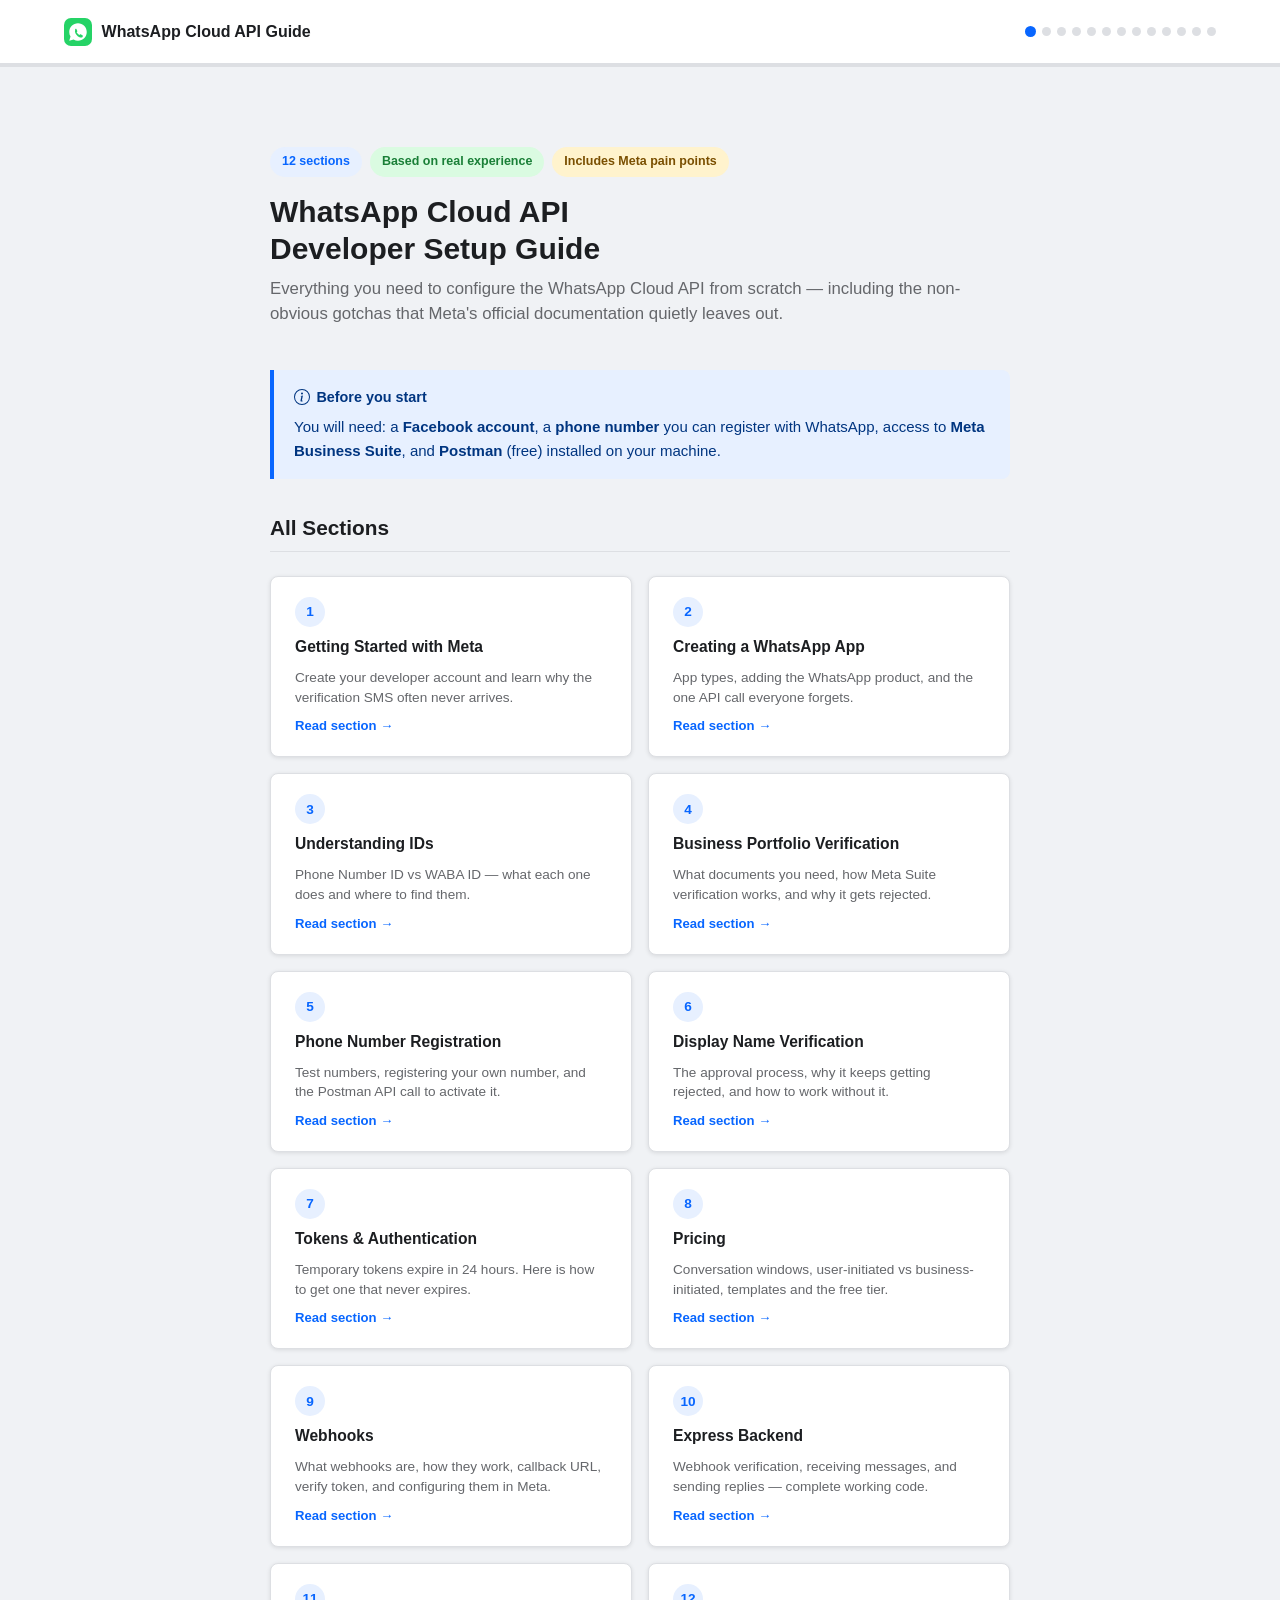
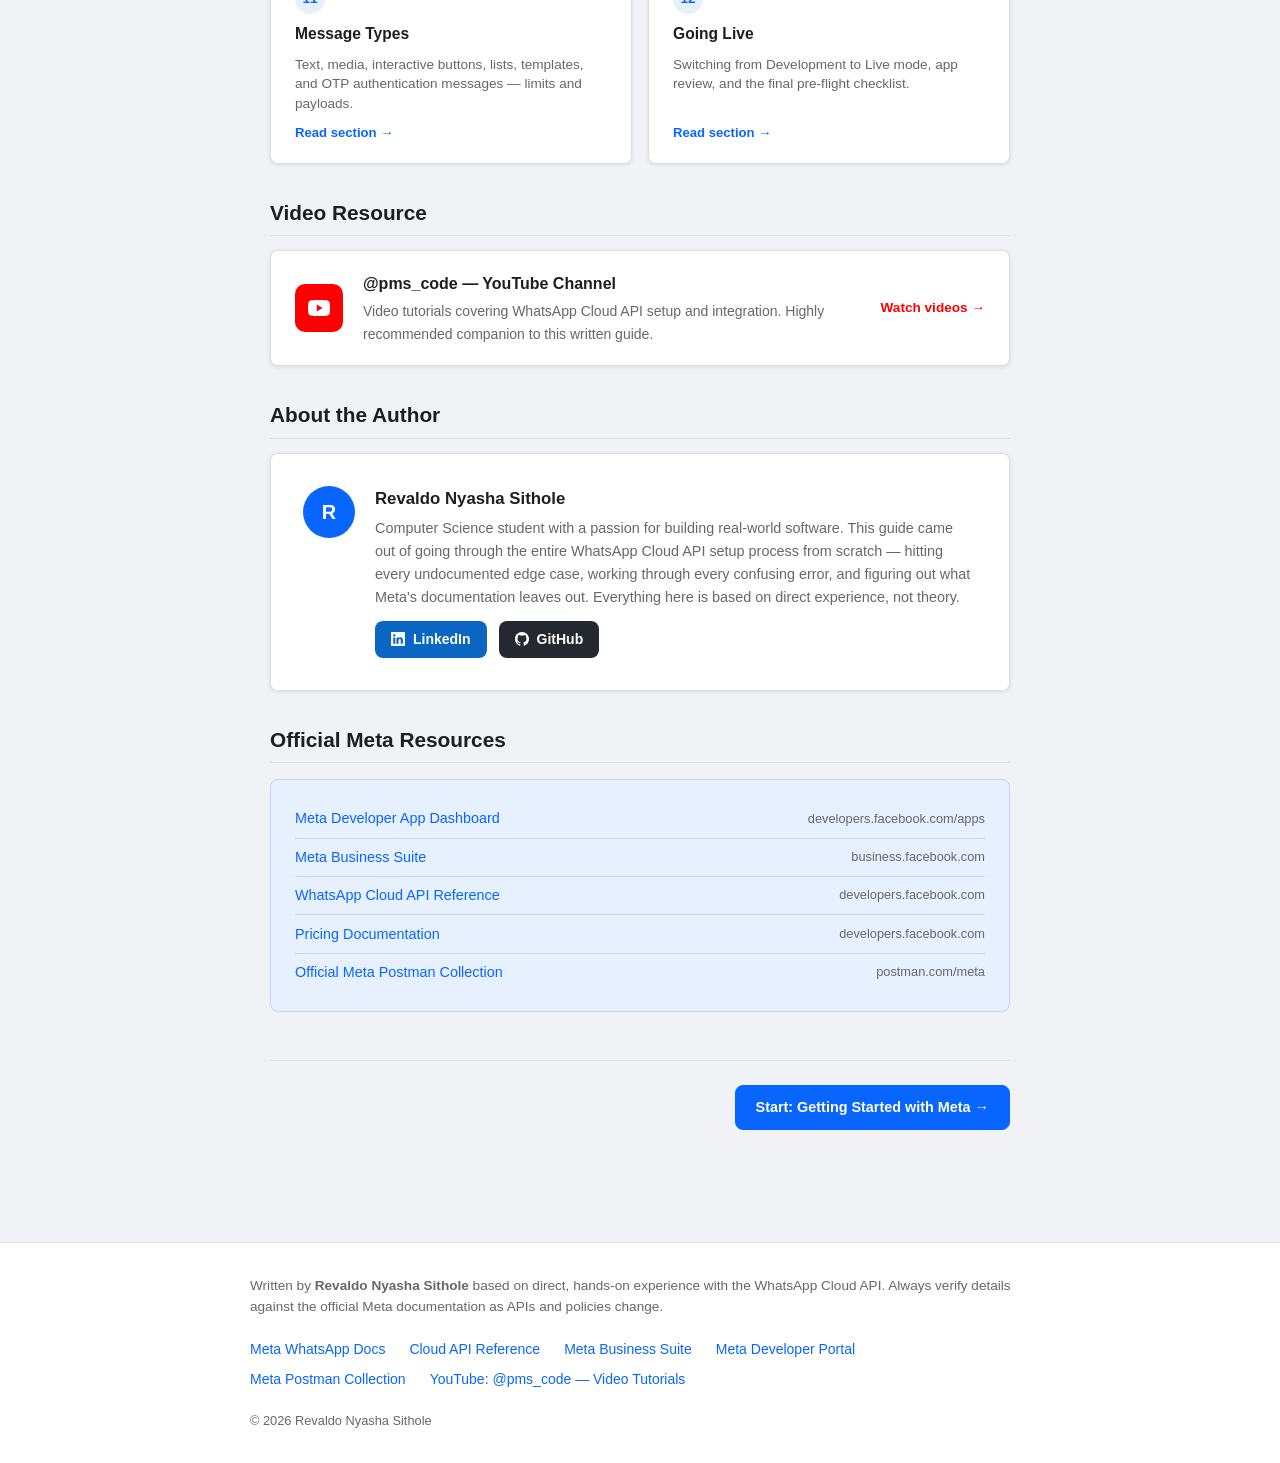
==== index.html @ 50238edb "Initial commit — WhatsApp Cloud API developer guide (12 sections)" ====
<!DOCTYPE html>
<html lang="en">
<head>
  <meta charset="UTF-8" />
  <meta name="viewport" content="width=device-width, initial-scale=1.0" />
  <title>WhatsApp Cloud API — Developer Setup Guide</title>
  <meta name="description" content="A complete step-by-step guide to configuring the WhatsApp Cloud API, including the non-obvious pain points Meta's documentation leaves out." />
  <link rel="icon" type="image/png" href="./images/whatsapp-icon.png" />
  <link rel="stylesheet" href="./css/style.css" />
</head>
<body>

<!-- Navbar -->
<nav class="navbar">
  <div class="navbar-inner">
    <a href="./index.html" class="navbar-brand">
      <svg viewBox="0 0 32 32" fill="none" xmlns="http://www.w3.org/2000/svg">
        <rect width="32" height="32" rx="8" fill="#25D366"/>
        <path d="M16 6C10.477 6 6 10.477 6 16c0 1.89.52 3.66 1.43 5.18L6 26l4.95-1.41A9.93 9.93 0 0016 26c5.523 0 10-4.477 10-10S21.523 6 16 6z" fill="white"/>
        <path d="M12.5 13c.2-.4.5-.7.9-.7.4 0 .7.1.9.5l.9 2c.1.3 0 .6-.2.8l-.6.7c.7 1.3 1.8 2.3 3.1 3l.7-.5c.2-.2.6-.2.8-.1l2 .9c.4.2.5.5.5.9 0 1-.9 1.9-1.9 1.9-2.9 0-7.1-4.2-7.1-7.4 0-.6.2-1.2.5-1.7" fill="#25D366"/>
      </svg>
      <span>WhatsApp Cloud API Guide</span>
    </a>
    <div class="navbar-progress" id="progressDots"></div>
    <button class="nav-hamburger" id="navHamburger" aria-label="Open menu">
      <svg width="18" height="14" viewBox="0 0 18 14" fill="currentColor">
        <rect width="18" height="2" rx="1"/><rect y="6" width="18" height="2" rx="1"/><rect y="12" width="18" height="2" rx="1"/>
      </svg>
    </button>
  </div>
</nav>
<div class="progress-bar-track"><div class="progress-bar-fill" id="progressFill"></div></div>
<nav class="nav-drawer" id="navDrawer"></nav>

<div class="page-wrapper">

  <!-- Hero -->
  <div class="hero">
    <div class="hero-badges">
      <span class="badge badge--blue">12 sections</span>
      <span class="badge badge--green">Based on real experience</span>
      <span class="badge badge--orange">Includes Meta pain points</span>
    </div>
    <h1>WhatsApp Cloud API<br>Developer Setup Guide</h1>
    <p class="page-subtitle">
      Everything you need to configure the WhatsApp Cloud API from scratch —
      including the non-obvious gotchas that Meta's official documentation
      quietly leaves out.
    </p>
  </div>

  <!-- Before you start callout -->
  <div class="callout callout--tip">
    <div class="callout-title">
      <svg width="16" height="16" viewBox="0 0 16 16" fill="currentColor"><path d="M8 15A7 7 0 1 1 8 1a7 7 0 0 1 0 14zm0 1A8 8 0 1 0 8 0a8 8 0 0 0 0 16z"/><path d="m8.93 6.588-2.29.287-.082.38.45.083c.294.07.352.176.288.469l-.738 3.468c-.194.897.105 1.319.808 1.319.545 0 1.178-.252 1.465-.598l.088-.416c-.2.176-.492.246-.686.246-.275 0-.375-.193-.304-.533L8.93 6.588zM9 4.5a1 1 0 1 1-2 0 1 1 0 0 1 2 0z"/></svg>
      Before you start
    </div>
    <p>You will need: a <strong>Facebook account</strong>, a <strong>phone number</strong> you can register with WhatsApp, access to <strong>Meta Business Suite</strong>, and <strong>Postman</strong> (free) installed on your machine.</p>
  </div>

  <!-- Section grid -->
  <h2>All Sections</h2>
  <div class="section-grid">

    <a href="./pages/1-meta-setup.html" class="section-card">
      <div class="section-card__num">1</div>
      <div class="section-card__title">Getting Started with Meta</div>
      <div class="section-card__desc">Create your developer account and learn why the verification SMS often never arrives.</div>
      <div class="section-card__link">Read section →</div>
    </a>

    <a href="./pages/2-create-app.html" class="section-card">
      <div class="section-card__num">2</div>
      <div class="section-card__title">Creating a WhatsApp App</div>
      <div class="section-card__desc">App types, adding the WhatsApp product, and the one API call everyone forgets.</div>
      <div class="section-card__link">Read section →</div>
    </a>

    <a href="./pages/3-ids-explained.html" class="section-card">
      <div class="section-card__num">3</div>
      <div class="section-card__title">Understanding IDs</div>
      <div class="section-card__desc">Phone Number ID vs WABA ID — what each one does and where to find them.</div>
      <div class="section-card__link">Read section →</div>
    </a>

    <a href="./pages/4-business-verification.html" class="section-card">
      <div class="section-card__num">4</div>
      <div class="section-card__title">Business Portfolio Verification</div>
      <div class="section-card__desc">What documents you need, how Meta Suite verification works, and why it gets rejected.</div>
      <div class="section-card__link">Read section →</div>
    </a>

    <a href="./pages/5-phone-numbers.html" class="section-card">
      <div class="section-card__num">5</div>
      <div class="section-card__title">Phone Number Registration</div>
      <div class="section-card__desc">Test numbers, registering your own number, and the Postman API call to activate it.</div>
      <div class="section-card__link">Read section →</div>
    </a>

    <a href="./pages/6-display-name.html" class="section-card">
      <div class="section-card__num">6</div>
      <div class="section-card__title">Display Name Verification</div>
      <div class="section-card__desc">The approval process, why it keeps getting rejected, and how to work without it.</div>
      <div class="section-card__link">Read section →</div>
    </a>

    <a href="./pages/7-tokens.html" class="section-card">
      <div class="section-card__num">7</div>
      <div class="section-card__title">Tokens &amp; Authentication</div>
      <div class="section-card__desc">Temporary tokens expire in 24 hours. Here is how to get one that never expires.</div>
      <div class="section-card__link">Read section →</div>
    </a>

    <a href="./pages/8-pricing.html" class="section-card">
      <div class="section-card__num">8</div>
      <div class="section-card__title">Pricing</div>
      <div class="section-card__desc">Conversation windows, user-initiated vs business-initiated, templates and the free tier.</div>
      <div class="section-card__link">Read section →</div>
    </a>

    <a href="./pages/9-webhooks.html" class="section-card">
      <div class="section-card__num">9</div>
      <div class="section-card__title">Webhooks</div>
      <div class="section-card__desc">What webhooks are, how they work, callback URL, verify token, and configuring them in Meta.</div>
      <div class="section-card__link">Read section →</div>
    </a>

    <a href="./pages/10-express-backend.html" class="section-card">
      <div class="section-card__num">10</div>
      <div class="section-card__title">Express Backend</div>
      <div class="section-card__desc">Webhook verification, receiving messages, and sending replies — complete working code.</div>
      <div class="section-card__link">Read section →</div>
    </a>

    <a href="./pages/11-message-types.html" class="section-card">
      <div class="section-card__num">11</div>
      <div class="section-card__title">Message Types</div>
      <div class="section-card__desc">Text, media, interactive buttons, lists, templates, and OTP authentication messages — limits and payloads.</div>
      <div class="section-card__link">Read section →</div>
    </a>

    <a href="./pages/12-going-live.html" class="section-card">
      <div class="section-card__num">12</div>
      <div class="section-card__title">Going Live</div>
      <div class="section-card__desc">Switching from Development to Live mode, app review, and the final pre-flight checklist.</div>
      <div class="section-card__link">Read section →</div>
    </a>

  </div>

  <!-- Video resource credit -->
  <h2>Video Resource</h2>
  <a href="https://www.youtube.com/@pms_code/videos" target="_blank" style="text-decoration:none;">
    <div style="display:flex;align-items:center;gap:1.25rem;background:#fff;border:1px solid var(--border);border-radius:var(--radius);padding:1.25rem 1.5rem;box-shadow:var(--shadow);transition:border-color .15s,box-shadow .15s;" onmouseover="this.style.borderColor='#FF0000';this.style.boxShadow='0 4px 16px rgba(255,0,0,.1)'" onmouseout="this.style.borderColor='var(--border)';this.style.boxShadow='var(--shadow)'">
      <div style="width:48px;height:48px;background:#FF0000;border-radius:10px;display:flex;align-items:center;justify-content:center;flex-shrink:0;">
        <svg width="22" height="16" viewBox="0 0 22 16" fill="white"><path d="M21.54 2.5A2.76 2.76 0 0 0 19.6.54C17.9 0 11 0 11 0S4.1 0 2.4.54A2.76 2.76 0 0 0 .46 2.5 29 29 0 0 0 0 8a29 29 0 0 0 .46 5.5A2.76 2.76 0 0 0 2.4 15.46C4.1 16 11 16 11 16s6.9 0 8.6-.54a2.76 2.76 0 0 0 1.94-1.96A29 29 0 0 0 22 8a29 29 0 0 0-.46-5.5zM8.75 11.38V4.62L14.5 8l-5.75 3.38z"/></svg>
      </div>
      <div style="flex:1;min-width:0;">
        <div style="font-weight:700;font-size:1rem;color:var(--text-primary);margin-bottom:.2rem;">@pms_code — YouTube Channel</div>
        <div style="font-size:.875rem;color:var(--text-secondary);">Video tutorials covering WhatsApp Cloud API setup and integration. Highly recommended companion to this written guide.</div>
      </div>
      <div style="font-size:.85rem;color:#FF0000;font-weight:600;white-space:nowrap;">Watch videos →</div>
    </div>
  </a>

  <!-- About the author -->
  <h2>About the Author</h2>
  <div class="card" style="margin-bottom:1.75rem;">
    <div style="display:flex;align-items:flex-start;gap:1.25rem;flex-wrap:wrap;">
      <div style="width:52px;height:52px;border-radius:50%;background:var(--blue-primary);display:flex;align-items:center;justify-content:center;flex-shrink:0;font-size:1.25rem;font-weight:700;color:#fff;">R</div>
      <div style="flex:1;min-width:200px;">
        <div style="font-weight:700;font-size:1.05rem;margin-bottom:.25rem;">Revaldo Nyasha Sithole</div>
        <p style="color:var(--text-secondary);font-size:.9rem;margin-bottom:.75rem;">Computer Science student with a passion for building real-world software. This guide came out of going through the entire WhatsApp Cloud API setup process from scratch — hitting every undocumented edge case, working through every confusing error, and figuring out what Meta's documentation leaves out. Everything here is based on direct experience, not theory.</p>
        <div style="display:flex;gap:.75rem;flex-wrap:wrap;">
          <a href="https://www.linkedin.com/in/nyasha-sithole-revaldo" target="_blank" style="display:inline-flex;align-items:center;gap:.5rem;background:#0A66C2;color:#fff;padding:.45rem 1rem;border-radius:var(--radius);font-size:.875rem;font-weight:600;text-decoration:none;">
            <svg width="14" height="14" viewBox="0 0 16 16" fill="currentColor"><path d="M0 1.146C0 .513.526 0 1.175 0h13.65C15.474 0 16 .513 16 1.146v13.708c0 .633-.526 1.146-1.175 1.146H1.175C.526 16 0 15.487 0 14.854V1.146zm4.943 12.248V6.169H2.542v7.225h2.401zm-1.2-8.212c.837 0 1.358-.554 1.358-1.248-.015-.709-.52-1.248-1.342-1.248-.822 0-1.359.54-1.359 1.248 0 .694.521 1.248 1.327 1.248h.016zm4.908 8.212V9.359c0-.216.016-.432.08-.586.173-.431.568-.878 1.232-.878.869 0 1.216.662 1.216 1.634v3.865h2.401V9.25c0-2.22-1.184-3.252-2.764-3.252-1.274 0-1.845.7-2.165 1.193v.025h-.016a5.54 5.54 0 0 1 .016-.025V6.169h-2.4c.03.678 0 7.225 0 7.225h2.4z"/></svg>
            LinkedIn
          </a>
          <a href="https://github.com/RevaldoNyasha" target="_blank" style="display:inline-flex;align-items:center;gap:.5rem;background:#24292F;color:#fff;padding:.45rem 1rem;border-radius:var(--radius);font-size:.875rem;font-weight:600;text-decoration:none;">
            <svg width="14" height="14" viewBox="0 0 16 16" fill="currentColor"><path d="M8 0C3.58 0 0 3.58 0 8c0 3.54 2.29 6.53 5.47 7.59.4.07.55-.17.55-.38 0-.19-.01-.82-.01-1.49-2.01.37-2.53-.49-2.69-.94-.09-.23-.48-.94-.82-1.13-.28-.15-.68-.52-.01-.53.63-.01 1.08.58 1.23.82.72 1.21 1.87.87 2.33.66.07-.52.28-.87.51-1.07-1.78-.2-3.64-.89-3.64-3.95 0-.87.31-1.59.82-2.15-.08-.2-.36-1.02.08-2.12 0 0 .67-.21 2.2.82.64-.18 1.32-.27 2-.27.68 0 1.36.09 2 .27 1.53-1.04 2.2-.82 2.2-.82.44 1.1.16 1.92.08 2.12.51.56.82 1.27.82 2.15 0 3.07-1.87 3.75-3.65 3.95.29.25.54.73.54 1.48 0 1.07-.01 1.93-.01 2.2 0 .21.15.46.55.38A8.012 8.012 0 0 0 16 8c0-4.42-3.58-8-8-8z"/></svg>
            GitHub
          </a>
        </div>
      </div>
    </div>
  </div>

  <!-- Official links -->
  <h2>Official Meta Resources</h2>
  <div class="ref-card">
    <a href="https://developers.facebook.com/apps" target="_blank">Meta Developer App Dashboard <span>developers.facebook.com/apps</span></a>
    <a href="https://business.facebook.com" target="_blank">Meta Business Suite <span>business.facebook.com</span></a>
    <a href="https://developers.facebook.com/docs/whatsapp/cloud-api" target="_blank">WhatsApp Cloud API Reference <span>developers.facebook.com</span></a>
    <a href="https://developers.facebook.com/docs/whatsapp/pricing" target="_blank">Pricing Documentation <span>developers.facebook.com</span></a>
    <a href="https://www.postman.com/meta/whatsapp-business-platform/collection/wlk6lh4/whatsapp-cloud-api" target="_blank">Official Meta Postman Collection <span>postman.com/meta</span></a>
  </div>

  <div class="page-nav" style="justify-content:flex-end;">
    <a href="./pages/1-meta-setup.html" class="btn btn--primary">Start: Getting Started with Meta →</a>
  </div>

</div>

<!-- Footer -->
<footer class="site-footer">
  <div class="footer-inner">
    <p class="footer-note">Written by <strong>Revaldo Nyasha Sithole</strong> based on direct, hands-on experience with the WhatsApp Cloud API. Always verify details against the official Meta documentation as APIs and policies change.</p>
    <div class="footer-links">
      <a href="https://developers.facebook.com/docs/whatsapp" target="_blank">Meta WhatsApp Docs</a>
      <a href="https://developers.facebook.com/docs/whatsapp/cloud-api" target="_blank">Cloud API Reference</a>
      <a href="https://business.facebook.com" target="_blank">Meta Business Suite</a>
      <a href="https://developers.facebook.com" target="_blank">Meta Developer Portal</a>
      <a href="https://www.postman.com/meta/whatsapp-business-platform/collection/wlk6lh4/whatsapp-cloud-api" target="_blank">Meta Postman Collection</a>
      <a href="https://www.youtube.com/@pms_code/videos" target="_blank">YouTube: @pms_code — Video Tutorials</a>
    </div>
    <p class="footer-copy">&copy; 2026 Revaldo Nyasha Sithole</p>
  </div>
</footer>

<script src="./js/main.js"></script>
</body>
</html>
---- css/style.css ----
/* ============================================================
   WhatsApp Cloud API Guide — Design System
   Colors: Meta white/blue palette
   ============================================================ */

:root {
  --blue-primary:   #0866FF;
  --blue-dark:      #0550CC;
  --blue-light:     #E7F0FF;
  --white:          #FFFFFF;
  --bg-gray:        #F0F2F5;
  --surface:        #FFFFFF;
  --border:         #DDDFE3;
  --text-primary:   #1C1E21;
  --text-secondary: #65676B;
  --warning-bg:     #FFF3CD;
  --warning-border: #F0B429;
  --warning-text:   #7A4F01;
  --danger-bg:      #FFEBE9;
  --danger-border:  #CF222E;
  --danger-text:    #82071E;
  --success-bg:     #DAFBE1;
  --success-border: #1A7F37;
  --success-text:   #0A3622;
  --code-bg:        #F6F8FA;
  --code-border:    #D0D7DE;
  --font-sans:      -apple-system, BlinkMacSystemFont, 'Segoe UI', Roboto, Helvetica, Arial, sans-serif;
  --font-mono:      'SFMono-Regular', Consolas, 'Liberation Mono', Menlo, monospace;
  --radius:         8px;
  --radius-sm:      4px;
  --shadow:         0 1px 4px rgba(0,0,0,.10);
  --nav-height:     64px;
  --content-max:    780px;
}

/* ---- Reset & Base ---- */
*, *::before, *::after { box-sizing: border-box; margin: 0; padding: 0; }

html { scroll-behavior: smooth; }

body {
  font-family: var(--font-sans);
  font-size: 15px;
  line-height: 1.6;
  color: var(--text-primary);
  background: var(--bg-gray);
  padding-top: calc(var(--nav-height) + 3px);
}

a { color: var(--blue-primary); text-decoration: none; }
a:hover { text-decoration: underline; }

ul, ol { padding-left: 1.5rem; }
li { margin-bottom: .35rem; }

p { margin-bottom: 1rem; }
p:last-child { margin-bottom: 0; }

/* ---- Navbar ---- */
.navbar {
  position: fixed;
  top: 0;
  left: 0;
  width: 100%;
  height: var(--nav-height);
  background: var(--white);
  border-bottom: 1px solid var(--border);
  z-index: 100;
  display: flex;
  align-items: center;
}

.navbar-inner {
  width: 100%;
  max-width: 1200px;
  margin: 0 auto;
  padding: 0 1.5rem;
  display: flex;
  align-items: center;
  justify-content: space-between;
  gap: 1rem;
}

.navbar-brand {
  display: flex;
  align-items: center;
  gap: .6rem;
  font-weight: 700;
  font-size: 1rem;
  color: var(--text-primary);
  text-decoration: none;
  white-space: nowrap;
  flex-shrink: 0;
}

.navbar-brand:hover { text-decoration: none; color: var(--blue-primary); }

.navbar-brand svg,
.navbar-brand img {
  width: 28px;
  height: 28px;
  flex-shrink: 0;
  background: transparent;
}

.navbar-progress {
  display: flex;
  align-items: center;
  gap: 6px;
}

.progress-dot {
  width: 9px;
  height: 9px;
  border-radius: 50%;
  background: var(--border);
  transition: background .2s;
  cursor: default;
  position: relative;
}

.progress-dot.done     { background: var(--blue-dark); opacity: .55; }
.progress-dot.active   { background: var(--blue-primary); width: 11px; height: 11px; }
.progress-dot[title]:hover::after {
  content: attr(title);
  position: absolute;
  top: 18px;
  left: 50%;
  transform: translateX(-50%);
  background: var(--text-primary);
  color: #fff;
  font-size: 11px;
  padding: 3px 7px;
  border-radius: var(--radius-sm);
  white-space: nowrap;
  pointer-events: none;
  z-index: 200;
}

.nav-hamburger {
  display: none;
  background: none;
  border: 1px solid var(--border);
  border-radius: var(--radius-sm);
  padding: 6px 8px;
  cursor: pointer;
  color: var(--text-primary);
  flex-shrink: 0;
}

/* ---- Progress bar ---- */
.progress-bar-track {
  position: fixed;
  top: var(--nav-height);
  left: 0;
  width: 100%;
  height: 3px;
  background: var(--border);
  z-index: 99;
}

.progress-bar-fill {
  height: 100%;
  background: var(--blue-primary);
  transition: width .3s ease;
  width: 0%;
}

/* ---- Mobile nav drawer ---- */
.nav-drawer {
  display: none;
  position: fixed;
  top: calc(var(--nav-height) + 3px);
  left: 0;
  width: 100%;
  background: var(--white);
  border-bottom: 1px solid var(--border);
  z-index: 98;
  padding: .75rem 0;
  box-shadow: 0 4px 12px rgba(0,0,0,.12);
}

.nav-drawer.open { display: block; }

.nav-drawer a {
  display: flex;
  align-items: center;
  gap: .75rem;
  padding: .6rem 1.5rem;
  color: var(--text-primary);
  font-size: .9rem;
  text-decoration: none;
  transition: background .15s;
}

.nav-drawer a:hover { background: var(--bg-gray); }
.nav-drawer a.current { color: var(--blue-primary); font-weight: 600; }
.nav-drawer a.done-link { color: var(--text-secondary); }
.nav-drawer a .check { color: var(--success-border); font-size: .85rem; }
.nav-drawer a .num { font-size: .75rem; color: var(--text-secondary); min-width: 20px; }

/* ---- Page wrapper ---- */
.page-wrapper {
  max-width: var(--content-max);
  margin: 0 auto;
  padding: 2.5rem 1.25rem 4rem;
}

/* ---- Cards ---- */
.card {
  background: var(--surface);
  border: 1px solid var(--border);
  border-radius: var(--radius);
  padding: 2rem;
  box-shadow: var(--shadow);
  margin-bottom: 1.75rem;
}

/* ---- Typography ---- */
h1 {
  font-size: 1.875rem;
  font-weight: 700;
  line-height: 1.25;
  margin-bottom: .5rem;
  color: var(--text-primary);
}

h2 {
  font-size: 1.3rem;
  font-weight: 700;
  margin: 2rem 0 .875rem;
  color: var(--text-primary);
  padding-bottom: .4rem;
  border-bottom: 1px solid var(--border);
}

h3 {
  font-size: 1.05rem;
  font-weight: 600;
  margin: 1.25rem 0 .5rem;
  color: var(--text-primary);
}

.page-subtitle {
  color: var(--text-secondary);
  font-size: 1.05rem;
  margin-bottom: 2rem;
  line-height: 1.5;
}

.page-badge {
  display: inline-flex;
  align-items: center;
  gap: .4rem;
  background: var(--blue-light);
  color: var(--blue-primary);
  font-size: .8rem;
  font-weight: 600;
  padding: .25rem .7rem;
  border-radius: 100px;
  margin-bottom: 1rem;
}

/* ---- Steps ---- */
.step {
  display: flex;
  gap: 1rem;
  margin-bottom: 1.75rem;
}

.step-number {
  width: 32px;
  height: 32px;
  border-radius: 50%;
  background: var(--blue-primary);
  color: #fff;
  font-weight: 700;
  font-size: .875rem;
  display: flex;
  align-items: center;
  justify-content: center;
  flex-shrink: 0;
  margin-top: 2px;
}

.step-content { flex: 1; min-width: 0; }
.step-content h3 { margin-top: 0; }

/* ---- Callout boxes ---- */
.callout {
  padding: 1rem 1.25rem;
  border-left: 4px solid;
  border-radius: 0 var(--radius) var(--radius) 0;
  margin: 1.25rem 0;
}

.callout--tip {
  background: var(--blue-light);
  border-color: var(--blue-primary);
  color: #003580;
}

.callout--warning {
  background: var(--warning-bg);
  border-color: var(--warning-border);
  color: var(--warning-text);
}

.callout--danger {
  background: var(--danger-bg);
  border-color: var(--danger-border);
  color: var(--danger-text);
}

.callout--success {
  background: var(--success-bg);
  border-color: var(--success-border);
  color: var(--success-text);
}

.callout-title {
  font-weight: 700;
  font-size: .9rem;
  margin-bottom: .4rem;
  display: flex;
  align-items: center;
  gap: .4rem;
}

/* ---- Code blocks ---- */
.code-block {
  position: relative;
  background: var(--code-bg);
  border: 1px solid var(--code-border);
  border-radius: var(--radius);
  margin: 1rem 0;
  overflow: hidden;
}

.code-block__header {
  display: flex;
  align-items: center;
  justify-content: space-between;
  padding: .45rem 1rem;
  border-bottom: 1px solid var(--code-border);
  background: rgba(0,0,0,.03);
}

.code-lang {
  font-size: .75rem;
  font-family: var(--font-mono);
  color: var(--text-secondary);
  font-weight: 600;
  text-transform: uppercase;
  letter-spacing: .04em;
}

.copy-btn {
  font-size: .75rem;
  color: var(--text-secondary);
  border: 1px solid var(--border);
  background: var(--white);
  border-radius: var(--radius-sm);
  padding: .2rem .55rem;
  cursor: pointer;
  transition: color .15s, border-color .15s;
  font-family: var(--font-sans);
}

.copy-btn:hover { color: var(--blue-primary); border-color: var(--blue-primary); }

.code-block pre {
  overflow-x: auto;
  padding: 1rem 1.25rem;
  margin: 0;
  font-family: var(--font-mono);
  font-size: .84rem;
  line-height: 1.65;
  color: var(--text-primary);
}

.code-block code { font-family: inherit; }

/* inline code */
code:not(.code-block code) {
  background: var(--code-bg);
  border: 1px solid var(--code-border);
  border-radius: 3px;
  padding: .1em .35em;
  font-family: var(--font-mono);
  font-size: .875em;
}

/* ---- Tables ---- */
.table-wrapper {
  overflow-x: auto;
  margin: 1rem 0;
  border-radius: var(--radius);
  border: 1px solid var(--border);
}

table {
  width: 100%;
  border-collapse: collapse;
  font-size: .9rem;
}

thead tr { background: var(--bg-gray); }

th {
  text-align: left;
  padding: .625rem 1rem;
  font-size: .8rem;
  font-weight: 600;
  color: var(--text-secondary);
  text-transform: uppercase;
  letter-spacing: .04em;
  white-space: nowrap;
}

td {
  padding: .75rem 1rem;
  border-top: 1px solid var(--border);
  vertical-align: top;
}

tr:hover td { background: rgba(0,0,0,.015); }

/* ---- Checklist ---- */
.checklist {
  list-style: none;
  padding-left: 0;
}

.checklist li {
  display: flex;
  align-items: flex-start;
  gap: .75rem;
  padding: .6rem .75rem;
  border-radius: var(--radius-sm);
  margin-bottom: .25rem;
  transition: background .1s;
}

.checklist li:hover { background: var(--bg-gray); }

.checklist-box {
  width: 18px;
  height: 18px;
  border: 2px solid var(--border);
  border-radius: 3px;
  flex-shrink: 0;
  margin-top: 2px;
  display: flex;
  align-items: center;
  justify-content: center;
  cursor: pointer;
  transition: border-color .15s, background .15s;
}

.checklist-box.checked {
  border-color: var(--success-border);
  background: var(--success-border);
}

.checklist-box.checked::after {
  content: '';
  width: 10px;
  height: 6px;
  border-left: 2px solid #fff;
  border-bottom: 2px solid #fff;
  transform: rotate(-45deg) translateY(-1px);
  display: block;
}

/* ---- ASCII diagram ---- */
.diagram {
  background: var(--code-bg);
  border: 1px solid var(--code-border);
  border-radius: var(--radius);
  padding: 1.25rem 1.5rem;
  font-family: var(--font-mono);
  font-size: .84rem;
  line-height: 1.7;
  overflow-x: auto;
  white-space: pre;
  margin: 1rem 0;
  color: var(--text-primary);
}

/* ---- Reference card ---- */
.ref-card {
  background: var(--blue-light);
  border: 1px solid #c0d4ff;
  border-radius: var(--radius);
  padding: 1.25rem 1.5rem;
  margin: 1rem 0;
}

.ref-card a {
  display: flex;
  align-items: center;
  justify-content: space-between;
  padding: .45rem 0;
  border-bottom: 1px solid #c0d4ff;
  font-size: .9rem;
  color: var(--blue-primary);
  text-decoration: none;
}

.ref-card a:last-child { border-bottom: none; }
.ref-card a:hover { color: var(--blue-dark); text-decoration: underline; }
.ref-card a span { font-size: .8rem; color: var(--text-secondary); }

/* ---- Buttons ---- */
.btn {
  display: inline-flex;
  align-items: center;
  gap: .4rem;
  padding: .6rem 1.25rem;
  border-radius: var(--radius);
  font-size: .9rem;
  font-weight: 600;
  cursor: pointer;
  border: 1px solid transparent;
  text-decoration: none;
  transition: background .15s, border-color .15s, color .15s;
  font-family: var(--font-sans);
}

.btn--primary {
  background: var(--blue-primary);
  color: #fff;
  border-color: var(--blue-primary);
}

.btn--primary:hover {
  background: var(--blue-dark);
  border-color: var(--blue-dark);
  color: #fff;
  text-decoration: none;
}

.btn--ghost {
  background: var(--white);
  color: var(--text-primary);
  border-color: var(--border);
}

.btn--ghost:hover {
  border-color: var(--blue-primary);
  color: var(--blue-primary);
  text-decoration: none;
}

/* ---- Page nav ---- */
.page-nav {
  display: flex;
  justify-content: space-between;
  align-items: center;
  margin-top: 3rem;
  padding-top: 1.5rem;
  border-top: 1px solid var(--border);
  gap: 1rem;
}

/* ---- Section grid (index.html) ---- */
.section-grid {
  display: grid;
  grid-template-columns: 1fr 1fr;
  gap: 1rem;
  margin: 1.5rem 0;
}

.section-card {
  background: var(--surface);
  border: 1px solid var(--border);
  border-radius: var(--radius);
  padding: 1.25rem 1.5rem;
  box-shadow: var(--shadow);
  display: flex;
  flex-direction: column;
  gap: .5rem;
  text-decoration: none;
  color: var(--text-primary);
  transition: border-color .15s, box-shadow .15s, transform .1s;
  position: relative;
  overflow: hidden;
}

.section-card:hover {
  border-color: var(--blue-primary);
  box-shadow: 0 4px 16px rgba(8,102,255,.12);
  transform: translateY(-2px);
  text-decoration: none;
  color: var(--text-primary);
}

.section-card__num {
  width: 30px;
  height: 30px;
  border-radius: 50%;
  background: var(--blue-light);
  color: var(--blue-primary);
  font-weight: 700;
  font-size: .85rem;
  display: flex;
  align-items: center;
  justify-content: center;
  flex-shrink: 0;
}

.section-card__title {
  font-weight: 700;
  font-size: .975rem;
  color: var(--text-primary);
}

.section-card__desc {
  font-size: .85rem;
  color: var(--text-secondary);
  line-height: 1.45;
}

.section-card__link {
  margin-top: auto;
  font-size: .82rem;
  color: var(--blue-primary);
  font-weight: 600;
}

/* ---- Hero (index.html) ---- */
.hero {
  padding: 2.5rem 0 1.5rem;
  margin-bottom: 1rem;
}

.hero-badges {
  display: flex;
  gap: .5rem;
  flex-wrap: wrap;
  margin-bottom: 1rem;
}

.badge {
  display: inline-flex;
  align-items: center;
  gap: .35rem;
  font-size: .78rem;
  font-weight: 600;
  padding: .3rem .75rem;
  border-radius: 100px;
}

.badge--blue   { background: var(--blue-light); color: var(--blue-primary); }
.badge--green  { background: var(--success-bg); color: var(--success-border); }
.badge--orange { background: var(--warning-bg); color: var(--warning-text); }

/* ---- Footer ---- */
.site-footer {
  background: var(--white);
  border-top: 1px solid var(--border);
  margin-top: 3rem;
  padding: 2rem 1.25rem;
}

.footer-inner {
  max-width: var(--content-max);
  margin: 0 auto;
}

.footer-note {
  font-size: .85rem;
  color: var(--text-secondary);
  margin-bottom: 1.25rem;
}

.footer-links {
  display: flex;
  flex-wrap: wrap;
  gap: .5rem 1.5rem;
  margin-bottom: 1.25rem;
}

.footer-links a {
  font-size: .875rem;
  color: var(--blue-primary);
}

.footer-copy {
  font-size: .8rem;
  color: var(--text-secondary);
}

/* ---- Responsive ---- */
@media (max-width: 640px) {
  .navbar-progress { display: none; }

  .nav-hamburger { display: block; }

  h1 { font-size: 1.5rem; }

  .page-wrapper { padding: 2rem .875rem 3rem; }

  .card { padding: 1.25rem; }

  .section-grid { grid-template-columns: 1fr; }

  .page-nav {
    flex-direction: column;
    align-items: stretch;
  }

  .page-nav .btn { text-align: center; justify-content: center; }

  .table-wrapper { font-size: .82rem; }

  .diagram { font-size: .75rem; }
}

@media (max-width: 400px) {
  .navbar-brand span { display: none; }
}
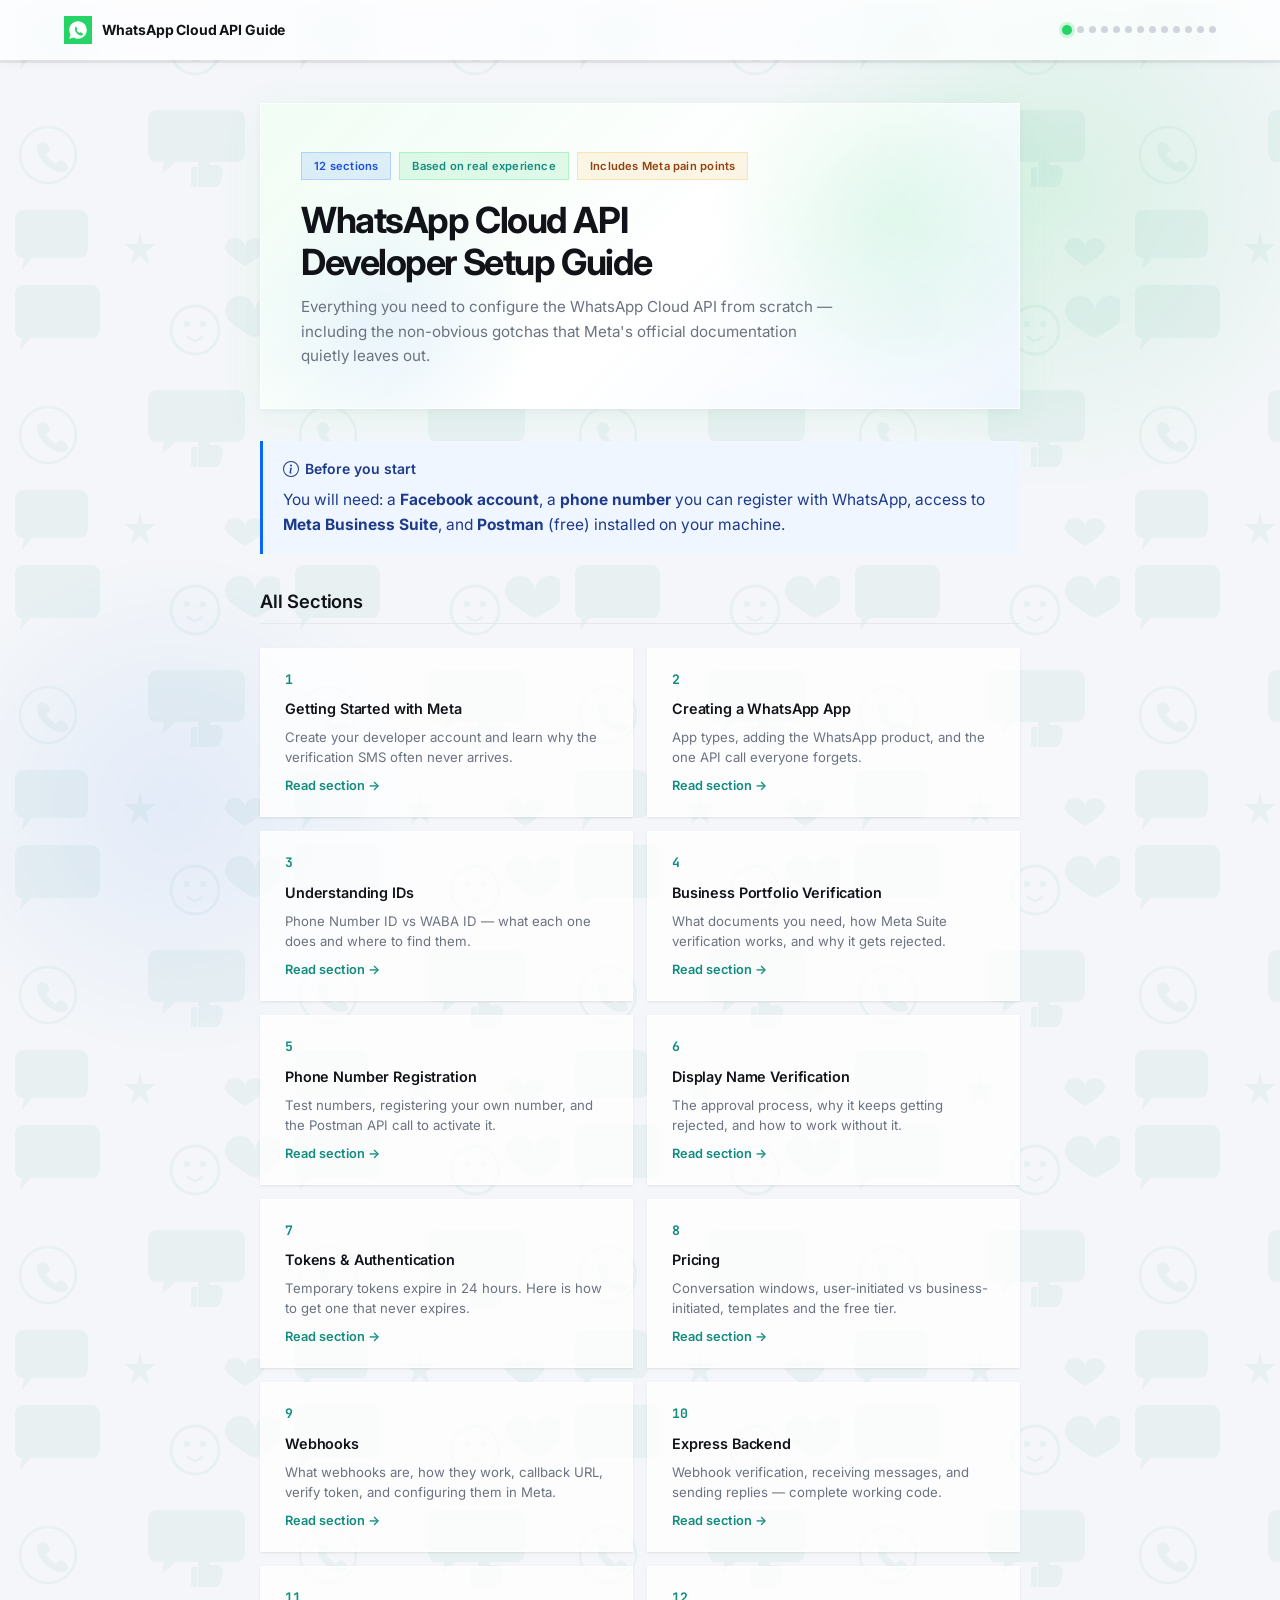
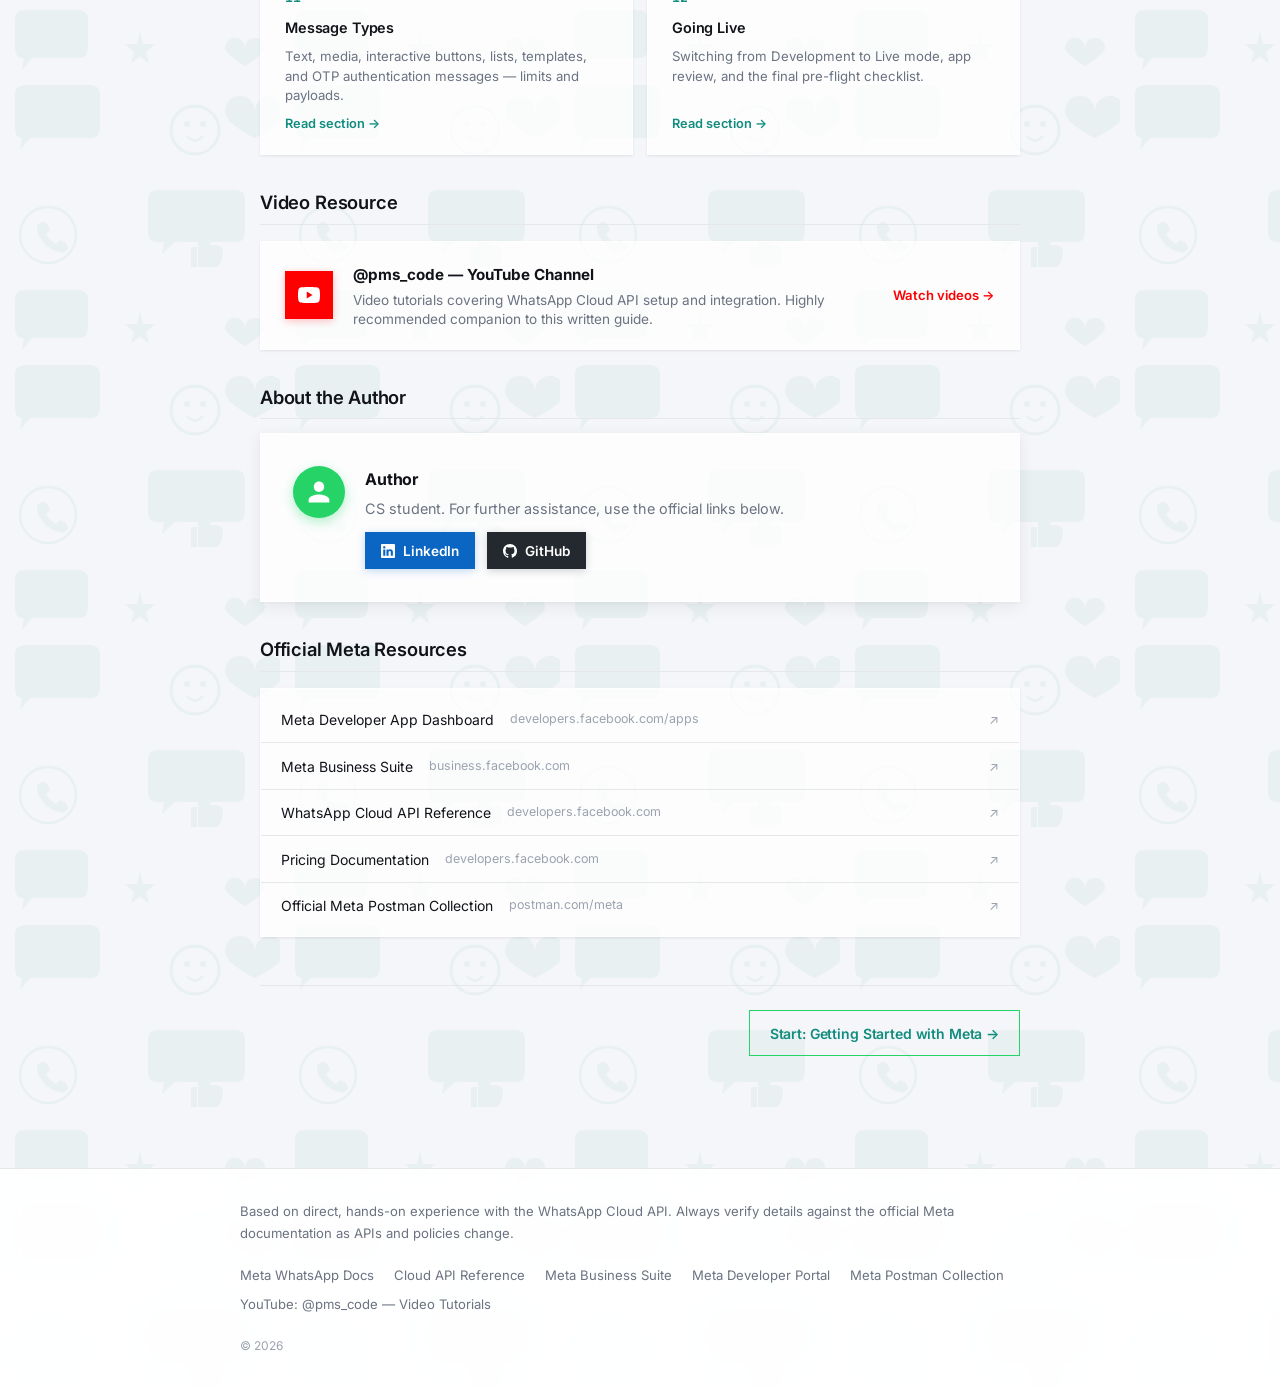
==== commit 2f720c55: "morwe changes" ====
--- a/index.html
+++ b/index.html
@@ -15,7 +15,7 @@
   <div class="navbar-inner">
     <a href="./index.html" class="navbar-brand">
       <svg viewBox="0 0 32 32" fill="none" xmlns="http://www.w3.org/2000/svg">
-        <rect width="32" height="32" rx="8" fill="#25D366"/>
+        <rect width="32" height="32" fill="#25D366"/>
         <path d="M16 6C10.477 6 6 10.477 6 16c0 1.89.52 3.66 1.43 5.18L6 26l4.95-1.41A9.93 9.93 0 0016 26c5.523 0 10-4.477 10-10S21.523 6 16 6z" fill="white"/>
         <path d="M12.5 13c.2-.4.5-.7.9-.7.4 0 .7.1.9.5l.9 2c.1.3 0 .6-.2.8l-.6.7c.7 1.3 1.8 2.3 3.1 3l.7-.5c.2-.2.6-.2.8-.1l2 .9c.4.2.5.5.5.9 0 1-.9 1.9-1.9 1.9-2.9 0-7.1-4.2-7.1-7.4 0-.6.2-1.2.5-1.7" fill="#25D366"/>
       </svg>
@@ -150,33 +150,33 @@
 
   <!-- Video resource credit -->
   <h2>Video Resource</h2>
-  <a href="https://www.youtube.com/@pms_code/videos" target="_blank" style="text-decoration:none;">
-    <div style="display:flex;align-items:center;gap:1.25rem;background:#fff;border:1px solid var(--border);border-radius:var(--radius);padding:1.25rem 1.5rem;box-shadow:var(--shadow);transition:border-color .15s,box-shadow .15s;" onmouseover="this.style.borderColor='#FF0000';this.style.boxShadow='0 4px 16px rgba(255,0,0,.1)'" onmouseout="this.style.borderColor='var(--border)';this.style.boxShadow='var(--shadow)'">
-      <div style="width:48px;height:48px;background:#FF0000;border-radius:10px;display:flex;align-items:center;justify-content:center;flex-shrink:0;">
-        <svg width="22" height="16" viewBox="0 0 22 16" fill="white"><path d="M21.54 2.5A2.76 2.76 0 0 0 19.6.54C17.9 0 11 0 11 0S4.1 0 2.4.54A2.76 2.76 0 0 0 .46 2.5 29 29 0 0 0 0 8a29 29 0 0 0 .46 5.5A2.76 2.76 0 0 0 2.4 15.46C4.1 16 11 16 11 16s6.9 0 8.6-.54a2.76 2.76 0 0 0 1.94-1.96A29 29 0 0 0 22 8a29 29 0 0 0-.46-5.5zM8.75 11.38V4.62L14.5 8l-5.75 3.38z"/></svg>
-      </div>
-      <div style="flex:1;min-width:0;">
-        <div style="font-weight:700;font-size:1rem;color:var(--text-primary);margin-bottom:.2rem;">@pms_code — YouTube Channel</div>
-        <div style="font-size:.875rem;color:var(--text-secondary);">Video tutorials covering WhatsApp Cloud API setup and integration. Highly recommended companion to this written guide.</div>
-      </div>
-      <div style="font-size:.85rem;color:#FF0000;font-weight:600;white-space:nowrap;">Watch videos →</div>
-    </div>
+  <a href="https://www.youtube.com/@pms_code/videos" target="_blank" class="video-card">
+    <div class="video-card__icon">
+      <svg width="22" height="16" viewBox="0 0 22 16" fill="white"><path d="M21.54 2.5A2.76 2.76 0 0 0 19.6.54C17.9 0 11 0 11 0S4.1 0 2.4.54A2.76 2.76 0 0 0 .46 2.5 29 29 0 0 0 0 8a29 29 0 0 0 .46 5.5A2.76 2.76 0 0 0 2.4 15.46C4.1 16 11 16 11 16s6.9 0 8.6-.54a2.76 2.76 0 0 0 1.94-1.96A29 29 0 0 0 22 8a29 29 0 0 0-.46-5.5zM8.75 11.38V4.62L14.5 8l-5.75 3.38z"/></svg>
+    </div>
+    <div class="video-card__body">
+      <div class="video-card__title">@pms_code — YouTube Channel</div>
+      <div class="video-card__desc">Video tutorials covering WhatsApp Cloud API setup and integration. Highly recommended companion to this written guide.</div>
+    </div>
+    <span class="video-card__cta">Watch videos →</span>
   </a>
 
   <!-- About the author -->
   <h2>About the Author</h2>
   <div class="card" style="margin-bottom:1.75rem;">
-    <div style="display:flex;align-items:flex-start;gap:1.25rem;flex-wrap:wrap;">
-      <div style="width:52px;height:52px;border-radius:50%;background:var(--blue-primary);display:flex;align-items:center;justify-content:center;flex-shrink:0;font-size:1.25rem;font-weight:700;color:#fff;">R</div>
-      <div style="flex:1;min-width:200px;">
-        <div style="font-weight:700;font-size:1.05rem;margin-bottom:.25rem;">Revaldo Nyasha Sithole</div>
-        <p style="color:var(--text-secondary);font-size:.9rem;margin-bottom:.75rem;">Computer Science student with a passion for building real-world software. This guide came out of going through the entire WhatsApp Cloud API setup process from scratch — hitting every undocumented edge case, working through every confusing error, and figuring out what Meta's documentation leaves out. Everything here is based on direct experience, not theory.</p>
-        <div style="display:flex;gap:.75rem;flex-wrap:wrap;">
-          <a href="https://www.linkedin.com/in/nyasha-sithole-revaldo" target="_blank" style="display:inline-flex;align-items:center;gap:.5rem;background:#0A66C2;color:#fff;padding:.45rem 1rem;border-radius:var(--radius);font-size:.875rem;font-weight:600;text-decoration:none;">
+    <div class="author-inner">
+      <div class="author-avatar">
+        <svg width="26" height="26" viewBox="0 0 24 24" fill="currentColor"><path d="M12 12c2.7 0 4.8-2.1 4.8-4.8S14.7 2.4 12 2.4 7.2 4.5 7.2 7.2 9.3 12 12 12zm0 2.4c-3.2 0-9.6 1.6-9.6 4.8v2.4h19.2v-2.4c0-3.2-6.4-4.8-9.6-4.8z"/></svg>
+      </div>
+      <div class="author-body">
+        <div class="author-name">Author</div>
+        <p style="color:var(--text-secondary);font-size:.9rem;margin-bottom:.75rem;">CS student. For further assistance, use the official links below.</p>
+        <div class="author-links">
+          <a href="https://www.linkedin.com/in/nyasha-sithole-revaldo" target="_blank" class="social-btn social-btn--linkedin">
             <svg width="14" height="14" viewBox="0 0 16 16" fill="currentColor"><path d="M0 1.146C0 .513.526 0 1.175 0h13.65C15.474 0 16 .513 16 1.146v13.708c0 .633-.526 1.146-1.175 1.146H1.175C.526 16 0 15.487 0 14.854V1.146zm4.943 12.248V6.169H2.542v7.225h2.401zm-1.2-8.212c.837 0 1.358-.554 1.358-1.248-.015-.709-.52-1.248-1.342-1.248-.822 0-1.359.54-1.359 1.248 0 .694.521 1.248 1.327 1.248h.016zm4.908 8.212V9.359c0-.216.016-.432.08-.586.173-.431.568-.878 1.232-.878.869 0 1.216.662 1.216 1.634v3.865h2.401V9.25c0-2.22-1.184-3.252-2.764-3.252-1.274 0-1.845.7-2.165 1.193v.025h-.016a5.54 5.54 0 0 1 .016-.025V6.169h-2.4c.03.678 0 7.225 0 7.225h2.4z"/></svg>
             LinkedIn
           </a>
-          <a href="https://github.com/RevaldoNyasha" target="_blank" style="display:inline-flex;align-items:center;gap:.5rem;background:#24292F;color:#fff;padding:.45rem 1rem;border-radius:var(--radius);font-size:.875rem;font-weight:600;text-decoration:none;">
+          <a href="https://github.com/RevaldoNyasha" target="_blank" class="social-btn social-btn--github">
             <svg width="14" height="14" viewBox="0 0 16 16" fill="currentColor"><path d="M8 0C3.58 0 0 3.58 0 8c0 3.54 2.29 6.53 5.47 7.59.4.07.55-.17.55-.38 0-.19-.01-.82-.01-1.49-2.01.37-2.53-.49-2.69-.94-.09-.23-.48-.94-.82-1.13-.28-.15-.68-.52-.01-.53.63-.01 1.08.58 1.23.82.72 1.21 1.87.87 2.33.66.07-.52.28-.87.51-1.07-1.78-.2-3.64-.89-3.64-3.95 0-.87.31-1.59.82-2.15-.08-.2-.36-1.02.08-2.12 0 0 .67-.21 2.2.82.64-.18 1.32-.27 2-.27.68 0 1.36.09 2 .27 1.53-1.04 2.2-.82 2.2-.82.44 1.1.16 1.92.08 2.12.51.56.82 1.27.82 2.15 0 3.07-1.87 3.75-3.65 3.95.29.25.54.73.54 1.48 0 1.07-.01 1.93-.01 2.2 0 .21.15.46.55.38A8.012 8.012 0 0 0 16 8c0-4.42-3.58-8-8-8z"/></svg>
             GitHub
           </a>
@@ -204,7 +204,7 @@
 <!-- Footer -->
 <footer class="site-footer">
   <div class="footer-inner">
-    <p class="footer-note">Written by <strong>Revaldo Nyasha Sithole</strong> based on direct, hands-on experience with the WhatsApp Cloud API. Always verify details against the official Meta documentation as APIs and policies change.</p>
+    <p class="footer-note">Based on direct, hands-on experience with the WhatsApp Cloud API. Always verify details against the official Meta documentation as APIs and policies change.</p>
     <div class="footer-links">
       <a href="https://developers.facebook.com/docs/whatsapp" target="_blank">Meta WhatsApp Docs</a>
       <a href="https://developers.facebook.com/docs/whatsapp/cloud-api" target="_blank">Cloud API Reference</a>
@@ -213,7 +213,7 @@
       <a href="https://www.postman.com/meta/whatsapp-business-platform/collection/wlk6lh4/whatsapp-cloud-api" target="_blank">Meta Postman Collection</a>
       <a href="https://www.youtube.com/@pms_code/videos" target="_blank">YouTube: @pms_code — Video Tutorials</a>
     </div>
-    <p class="footer-copy">&copy; 2026 Revaldo Nyasha Sithole</p>
+    <p class="footer-copy">&copy; 2026</p>
   </div>
 </footer>
 
--- a/css/style.css
+++ b/css/style.css
@@ -1,73 +1,115 @@
 /* ============================================================
-   WhatsApp Cloud API Guide — Design System
-   Colors: Meta white/blue palette
+   WhatsApp Cloud API Guide — Design System v3 (Light + Glass)
    ============================================================ */
 
+@import url('https://fonts.googleapis.com/css2?family=Inter:wght@400;500;600;700&family=JetBrains+Mono:wght@400;500&display=swap');
+
 :root {
+  --green:          #25D366;
+  --green-dark:     #128C7E;
+  --green-light:    #DCF8E3;
+  --bg:             #f4f6f9;
+  --surface:        #ffffff;
+  --text-primary:   #111318;
+  --text-secondary: #6b7280;
+  --text-muted:     #9ca3af;
+  --border:         #e5e7eb;
+  --border-strong:  #d1d5db;
   --blue-primary:   #0866FF;
   --blue-dark:      #0550CC;
   --blue-light:     #E7F0FF;
-  --white:          #FFFFFF;
-  --bg-gray:        #F0F2F5;
-  --surface:        #FFFFFF;
-  --border:         #DDDFE3;
-  --text-primary:   #1C1E21;
-  --text-secondary: #65676B;
-  --warning-bg:     #FFF3CD;
-  --warning-border: #F0B429;
-  --warning-text:   #7A4F01;
-  --danger-bg:      #FFEBE9;
-  --danger-border:  #CF222E;
-  --danger-text:    #82071E;
-  --success-bg:     #DAFBE1;
-  --success-border: #1A7F37;
-  --success-text:   #0A3622;
-  --code-bg:        #F6F8FA;
-  --code-border:    #D0D7DE;
-  --font-sans:      -apple-system, BlinkMacSystemFont, 'Segoe UI', Roboto, Helvetica, Arial, sans-serif;
-  --font-mono:      'SFMono-Regular', Consolas, 'Liberation Mono', Menlo, monospace;
-  --radius:         8px;
-  --radius-sm:      4px;
-  --shadow:         0 1px 4px rgba(0,0,0,.10);
-  --nav-height:     64px;
-  --content-max:    780px;
-}
-
-/* ---- Reset & Base ---- */
+  --warning-bg:     #FFF7ED;
+  --warning-border: #F59E0B;
+  --warning-text:   #78350F;
+  --danger-bg:      #FEF2F2;
+  --danger-border:  #EF4444;
+  --danger-text:    #7F1D1D;
+  --success-bg:     #F0FDF4;
+  --success-border: #22C55E;
+  --success-text:   #14532D;
+  --code-bg:        #f6f8fa;
+  --code-border:    #e2e8f0;
+  --font-sans:      'Inter', -apple-system, BlinkMacSystemFont, sans-serif;
+  --font-mono:      'JetBrains Mono', 'SFMono-Regular', Consolas, monospace;
+  --radius:         0px;
+  --radius-sm:      0px;
+  --radius-lg:      0px;
+  --shadow-sm:      0 1px 3px rgba(0,0,0,.06), 0 1px 2px rgba(0,0,0,.04);
+  --shadow:         0 4px 16px rgba(0,0,0,.07), 0 1px 3px rgba(0,0,0,.04);
+  --shadow-lg:      0 12px 40px rgba(0,0,0,.10), 0 4px 8px rgba(0,0,0,.05);
+  --glass-bg:       rgba(255,255,255,0.78);
+  --glass-border:   rgba(255,255,255,0.65);
+  --ease-out:       cubic-bezier(0.23, 1, 0.32, 1);
+  --ease-in-out:    cubic-bezier(0.77, 0, 0.175, 1);
+  --nav-height:     60px;
+  --content-max:    800px;
+}
+
 *, *::before, *::after { box-sizing: border-box; margin: 0; padding: 0; }
-
 html { scroll-behavior: smooth; }
 
 body {
   font-family: var(--font-sans);
-  font-size: 15px;
-  line-height: 1.6;
+  font-size: 15.5px;
+  line-height: 1.65;
   color: var(--text-primary);
-  background: var(--bg-gray);
+  background-color: var(--bg);
+  background-image: url("data:image/svg+xml,%3Csvg xmlns='http://www.w3.org/2000/svg' width='280' height='280' opacity='0.055'%3E%3Cpath d='M15 15 Q15 5 25 5 L90 5 Q100 5 100 15 L100 48 Q100 58 90 58 L30 58 L20 70 L22 58 Q15 58 15 48 Z' fill='rgb(18,140,126)'/%3E%3Cpath d='M255 32 C255 22 262 16 270 16 C278 16 285 22 285 32 C285 44 255 58 255 58 C255 58 225 44 225 32 C225 22 232 16 240 16 C248 16 255 22 255 32 Z' fill='rgb(18,140,126)'/%3E%3Ccircle cx='195' cy='50' r='24' fill='none' stroke='rgb(18,140,126)' stroke-width='3'/%3E%3Ccircle cx='187' cy='44' r='3' fill='rgb(18,140,126)'/%3E%3Ccircle cx='203' cy='44' r='3' fill='rgb(18,140,126)'/%3E%3Cpath d='M187 56 Q195 65 203 56' fill='none' stroke='rgb(18,140,126)' stroke-width='2.5'/%3E%3Ccircle cx='48' cy='155' r='28' fill='none' stroke='rgb(18,140,126)' stroke-width='2.5'/%3E%3Cpath d='M37 147 C37 144 40 142 43 142 L47 144 L50 150 L46 154 C48 158 52 162 56 164 L60 160 L66 163 L68 167 C68 170 65 172 62 172 C50 172 37 160 37 147 Z' fill='rgb(18,140,126)'/%3E%3Cpath d='M148 120 Q148 110 158 110 L235 110 Q245 110 245 120 L245 152 Q245 162 235 162 L175 162 L162 174 L164 162 L158 162 Q148 162 148 152 Z' fill='rgb(18,140,126)'/%3E%3Cpath d='M198 165 L198 152 C198 149 201 146 204 146 C207 146 210 149 210 152 L210 165 L217 165 C220 165 223 168 223 171 L221 182 C220 185 217 187 214 187 L198 187 L198 165 Z' fill='rgb(18,140,126)'/%3E%3Crect x='191' y='167' width='6' height='20' fill='rgb(18,140,126)'/%3E%3Cpath d='M140 232 L143 244 L155 244 L146 252 L149 264 L140 256 L131 264 L134 252 L125 244 L137 244 Z' fill='rgb(18,140,126)'/%3E%3Cpath d='M245 248 C245 242 250 238 255 238 C260 238 265 242 265 248 C265 254 245 266 245 266 C245 266 225 254 225 248 C225 242 230 238 235 238 C240 238 245 242 245 248 Z' fill='rgb(18,140,126)'/%3E%3Cpath d='M15 220 Q15 210 25 210 L78 210 Q88 210 88 220 L88 248 Q88 258 78 258 L32 258 L22 270 L24 258 Q15 258 15 248 Z' fill='rgb(18,140,126)'/%3E%3C/svg%3E");
+  background-size: 280px 280px;
   padding-top: calc(var(--nav-height) + 3px);
+  -webkit-font-smoothing: antialiased;
+  position: relative;
+}
+
+/* Decorative gradient orbs — make glass blur visible */
+body::before {
+  content: '';
+  position: fixed;
+  top: -15%; right: -8%;
+  width: 650px; height: 650px;
+  background: radial-gradient(circle, rgba(37,211,102,.13) 0%, transparent 65%);
+  pointer-events: none;
+  z-index: -1;
+}
+
+body::after {
+  content: '';
+  position: fixed;
+  bottom: -20%; left: -8%;
+  width: 550px; height: 550px;
+  background: radial-gradient(circle, rgba(8,102,255,.07) 0%, transparent 65%);
+  pointer-events: none;
+  z-index: -1;
 }
 
 a { color: var(--blue-primary); text-decoration: none; }
 a:hover { text-decoration: underline; }
-
 ul, ol { padding-left: 1.5rem; }
 li { margin-bottom: .35rem; }
-
 p { margin-bottom: 1rem; }
 p:last-child { margin-bottom: 0; }
 
-/* ---- Navbar ---- */
+/* ---- Navbar (glass) ---- */
 .navbar {
   position: fixed;
-  top: 0;
-  left: 0;
+  top: 0; left: 0;
   width: 100%;
   height: var(--nav-height);
-  background: var(--white);
-  border-bottom: 1px solid var(--border);
+  background: var(--glass-bg);
+  backdrop-filter: saturate(180%) blur(16px);
+  -webkit-backdrop-filter: saturate(180%) blur(16px);
+  border-bottom: 1px solid rgba(255,255,255,.6);
+  box-shadow: 0 1px 12px rgba(0,0,0,.06);
   z-index: 100;
   display: flex;
   align-items: center;
+  transition: background 250ms var(--ease-out), box-shadow 250ms var(--ease-out);
+}
+
+.navbar.scrolled {
+  background: rgba(255,255,255,.92);
+  box-shadow: 0 2px 20px rgba(0,0,0,.09);
+  border-bottom-color: rgba(0,0,0,.07);
 }
 
 .navbar-inner {
@@ -86,51 +128,46 @@
   align-items: center;
   gap: .6rem;
   font-weight: 700;
-  font-size: 1rem;
+  font-size: .875rem;
   color: var(--text-primary);
   text-decoration: none;
   white-space: nowrap;
   flex-shrink: 0;
-}
-
-.navbar-brand:hover { text-decoration: none; color: var(--blue-primary); }
-
-.navbar-brand svg,
-.navbar-brand img {
-  width: 28px;
-  height: 28px;
-  flex-shrink: 0;
-  background: transparent;
-}
-
-.navbar-progress {
-  display: flex;
-  align-items: center;
-  gap: 6px;
-}
+  letter-spacing: -0.01em;
+  transition: color 200ms;
+}
+
+.navbar-brand:hover { text-decoration: none; color: var(--green-dark); }
+.navbar-brand svg { width: 28px; height: 28px; flex-shrink: 0; }
+.navbar-brand img { width: 28px; height: 28px; flex-shrink: 0; mix-blend-mode: multiply; }
+
+.navbar-progress { display: flex; align-items: center; gap: 5px; }
 
 .progress-dot {
-  width: 9px;
-  height: 9px;
+  width: 7px; height: 7px;
   border-radius: 50%;
-  background: var(--border);
-  transition: background .2s;
+  background: var(--border-strong);
+  transition: background 200ms, width 200ms var(--ease-out), height 200ms var(--ease-out), box-shadow 200ms;
   cursor: default;
   position: relative;
 }
 
-.progress-dot.done     { background: var(--blue-dark); opacity: .55; }
-.progress-dot.active   { background: var(--blue-primary); width: 11px; height: 11px; }
+.progress-dot.done { background: rgba(37,211,102,.55); }
+.progress-dot.active {
+  background: var(--green);
+  width: 10px; height: 10px;
+  box-shadow: 0 0 0 3px rgba(37,211,102,.2);
+}
+
 .progress-dot[title]:hover::after {
   content: attr(title);
   position: absolute;
-  top: 18px;
-  left: 50%;
+  top: 20px; left: 50%;
   transform: translateX(-50%);
   background: var(--text-primary);
   color: #fff;
   font-size: 11px;
-  padding: 3px 7px;
+  padding: 4px 8px;
   border-radius: var(--radius-sm);
   white-space: nowrap;
   pointer-events: none;
@@ -144,40 +181,43 @@
   border-radius: var(--radius-sm);
   padding: 6px 8px;
   cursor: pointer;
-  color: var(--text-primary);
+  color: var(--text-secondary);
   flex-shrink: 0;
-}
+  transition: border-color 200ms, color 200ms;
+}
+
+.nav-hamburger:hover { border-color: var(--green); color: var(--green-dark); }
 
 /* ---- Progress bar ---- */
 .progress-bar-track {
   position: fixed;
-  top: var(--nav-height);
-  left: 0;
-  width: 100%;
-  height: 3px;
-  background: var(--border);
+  top: var(--nav-height); left: 0;
+  width: 100%; height: 3px;
+  background: rgba(0,0,0,.06);
   z-index: 99;
 }
 
 .progress-bar-fill {
   height: 100%;
-  background: var(--blue-primary);
-  transition: width .3s ease;
+  background: linear-gradient(90deg, var(--green-dark), var(--green));
+  transition: width .5s var(--ease-out);
   width: 0%;
-}
-
-/* ---- Mobile nav drawer ---- */
+  box-shadow: 0 0 8px rgba(37,211,102,.35);
+}
+
+/* ---- Mobile nav drawer (glass) ---- */
 .nav-drawer {
   display: none;
   position: fixed;
   top: calc(var(--nav-height) + 3px);
-  left: 0;
-  width: 100%;
-  background: var(--white);
+  left: 0; width: 100%;
+  background: rgba(255,255,255,.94);
+  backdrop-filter: blur(16px);
+  -webkit-backdrop-filter: blur(16px);
   border-bottom: 1px solid var(--border);
   z-index: 98;
-  padding: .75rem 0;
-  box-shadow: 0 4px 12px rgba(0,0,0,.12);
+  padding: .5rem 0;
+  box-shadow: 0 8px 24px rgba(0,0,0,.09);
 }
 
 .nav-drawer.open { display: block; }
@@ -187,17 +227,17 @@
   align-items: center;
   gap: .75rem;
   padding: .6rem 1.5rem;
-  color: var(--text-primary);
-  font-size: .9rem;
+  color: var(--text-secondary);
+  font-size: .875rem;
   text-decoration: none;
-  transition: background .15s;
-}
-
-.nav-drawer a:hover { background: var(--bg-gray); }
-.nav-drawer a.current { color: var(--blue-primary); font-weight: 600; }
-.nav-drawer a.done-link { color: var(--text-secondary); }
-.nav-drawer a .check { color: var(--success-border); font-size: .85rem; }
-.nav-drawer a .num { font-size: .75rem; color: var(--text-secondary); min-width: 20px; }
+  transition: background 150ms, color 150ms;
+}
+
+.nav-drawer a:hover { background: rgba(37,211,102,.05); color: var(--text-primary); text-decoration: none; }
+.nav-drawer a.current { color: var(--green-dark); font-weight: 600; }
+.nav-drawer a.done-link { color: var(--text-muted); }
+.nav-drawer a .check { color: var(--green); font-size: .8rem; }
+.nav-drawer a .num { font-size: .75rem; color: var(--text-muted); min-width: 20px; }
 
 /* ---- Page wrapper ---- */
 .page-wrapper {
@@ -206,11 +246,13 @@
   padding: 2.5rem 1.25rem 4rem;
 }
 
-/* ---- Cards ---- */
+/* ---- Cards (glass) ---- */
 .card {
-  background: var(--surface);
-  border: 1px solid var(--border);
-  border-radius: var(--radius);
+  background: var(--glass-bg);
+  backdrop-filter: blur(10px);
+  -webkit-backdrop-filter: blur(10px);
+  border: 1px solid var(--glass-border);
+  border-radius: var(--radius-lg);
   padding: 2rem;
   box-shadow: var(--shadow);
   margin-bottom: 1.75rem;
@@ -218,16 +260,18 @@
 
 /* ---- Typography ---- */
 h1 {
-  font-size: 1.875rem;
+  font-size: 2rem;
   font-weight: 700;
-  line-height: 1.25;
+  line-height: 1.2;
+  letter-spacing: -0.03em;
   margin-bottom: .5rem;
   color: var(--text-primary);
 }
 
 h2 {
-  font-size: 1.3rem;
-  font-weight: 700;
+  font-size: 1.15rem;
+  font-weight: 600;
+  letter-spacing: -0.01em;
   margin: 2rem 0 .875rem;
   color: var(--text-primary);
   padding-bottom: .4rem;
@@ -235,52 +279,59 @@
 }
 
 h3 {
-  font-size: 1.05rem;
+  font-size: 1rem;
   font-weight: 600;
+  letter-spacing: -0.01em;
   margin: 1.25rem 0 .5rem;
   color: var(--text-primary);
 }
 
 .page-subtitle {
   color: var(--text-secondary);
-  font-size: 1.05rem;
+  font-size: 1rem;
   margin-bottom: 2rem;
-  line-height: 1.5;
+  line-height: 1.6;
 }
 
 .page-badge {
   display: inline-flex;
   align-items: center;
   gap: .4rem;
-  background: var(--blue-light);
-  color: var(--blue-primary);
-  font-size: .8rem;
+  background: var(--green-light);
+  color: var(--green-dark);
+  font-size: .72rem;
   font-weight: 600;
   padding: .25rem .7rem;
-  border-radius: 100px;
   margin-bottom: 1rem;
+  letter-spacing: 0.02em;
 }
 
 /* ---- Steps ---- */
 .step {
   display: flex;
-  gap: 1rem;
-  margin-bottom: 1.75rem;
+  gap: 1.25rem;
+  margin-bottom: 2rem;
+  position: relative;
+}
+
+.step + .step::before {
+  content: '';
+  position: absolute;
+  left: 8px;
+  top: -1.75rem;
+  height: 1.75rem;
+  width: 1px;
+  background: linear-gradient(to bottom, transparent, var(--border));
 }
 
 .step-number {
-  width: 32px;
-  height: 32px;
-  border-radius: 50%;
-  background: var(--blue-primary);
-  color: #fff;
   font-weight: 700;
-  font-size: .875rem;
-  display: flex;
-  align-items: center;
-  justify-content: center;
+  font-size: .82rem;
+  font-family: var(--font-mono);
+  color: var(--green-dark);
   flex-shrink: 0;
-  margin-top: 2px;
+  margin-top: 4px;
+  min-width: 20px;
 }
 
 .step-content { flex: 1; min-width: 0; }
@@ -289,45 +340,26 @@
 /* ---- Callout boxes ---- */
 .callout {
   padding: 1rem 1.25rem;
-  border-left: 4px solid;
+  border-left: 3px solid;
   border-radius: 0 var(--radius) var(--radius) 0;
   margin: 1.25rem 0;
 }
 
-.callout--tip {
-  background: var(--blue-light);
-  border-color: var(--blue-primary);
-  color: #003580;
-}
-
-.callout--warning {
-  background: var(--warning-bg);
-  border-color: var(--warning-border);
-  color: var(--warning-text);
-}
-
-.callout--danger {
-  background: var(--danger-bg);
-  border-color: var(--danger-border);
-  color: var(--danger-text);
-}
-
-.callout--success {
-  background: var(--success-bg);
-  border-color: var(--success-border);
-  color: var(--success-text);
-}
+.callout--tip    { background: #eff6ff; border-color: var(--blue-primary); color: #1e3a8a; }
+.callout--warning { background: var(--warning-bg); border-color: var(--warning-border); color: var(--warning-text); }
+.callout--danger  { background: var(--danger-bg);  border-color: var(--danger-border);  color: var(--danger-text); }
+.callout--success { background: var(--success-bg); border-color: var(--success-border); color: var(--success-text); }
 
 .callout-title {
-  font-weight: 700;
-  font-size: .9rem;
+  font-weight: 600;
+  font-size: .875rem;
   margin-bottom: .4rem;
   display: flex;
   align-items: center;
   gap: .4rem;
 }
 
-/* ---- Code blocks ---- */
+/* ---- Code blocks (light) ---- */
 .code-block {
   position: relative;
   background: var(--code-bg);
@@ -341,54 +373,54 @@
   display: flex;
   align-items: center;
   justify-content: space-between;
-  padding: .45rem 1rem;
+  padding: .5rem 1rem;
   border-bottom: 1px solid var(--code-border);
-  background: rgba(0,0,0,.03);
+  background: rgba(0,0,0,.025);
 }
 
 .code-lang {
-  font-size: .75rem;
+  font-size: .68rem;
   font-family: var(--font-mono);
-  color: var(--text-secondary);
-  font-weight: 600;
+  color: var(--text-muted);
+  font-weight: 500;
   text-transform: uppercase;
-  letter-spacing: .04em;
+  letter-spacing: .07em;
 }
 
 .copy-btn {
-  font-size: .75rem;
+  font-size: .72rem;
   color: var(--text-secondary);
   border: 1px solid var(--border);
-  background: var(--white);
+  background: var(--surface);
   border-radius: var(--radius-sm);
-  padding: .2rem .55rem;
+  padding: .2rem .6rem;
   cursor: pointer;
-  transition: color .15s, border-color .15s;
+  transition: color 200ms, border-color 200ms, background 200ms, transform 160ms var(--ease-out);
   font-family: var(--font-sans);
 }
 
-.copy-btn:hover { color: var(--blue-primary); border-color: var(--blue-primary); }
+.copy-btn:hover  { color: var(--green-dark); border-color: var(--green); background: var(--green-light); }
+.copy-btn:active { transform: scale(0.95); }
 
 .code-block pre {
   overflow-x: auto;
   padding: 1rem 1.25rem;
   margin: 0;
   font-family: var(--font-mono);
-  font-size: .84rem;
-  line-height: 1.65;
-  color: var(--text-primary);
+  font-size: .82rem;
+  line-height: 1.7;
+  color: #1e293b;
 }
 
 .code-block code { font-family: inherit; }
 
-/* inline code */
 code:not(.code-block code) {
-  background: var(--code-bg);
-  border: 1px solid var(--code-border);
-  border-radius: 3px;
+  background: rgba(37,211,102,.08);
+  border: 1px solid rgba(37,211,102,.18);
   padding: .1em .35em;
   font-family: var(--font-mono);
-  font-size: .875em;
+  font-size: .85em;
+  color: var(--green-dark);
 }
 
 /* ---- Tables ---- */
@@ -399,38 +431,25 @@
   border: 1px solid var(--border);
 }
 
-table {
-  width: 100%;
-  border-collapse: collapse;
-  font-size: .9rem;
-}
-
-thead tr { background: var(--bg-gray); }
+table { width: 100%; border-collapse: collapse; font-size: .9rem; }
+thead tr { background: #f8fafc; }
 
 th {
   text-align: left;
   padding: .625rem 1rem;
-  font-size: .8rem;
+  font-size: .72rem;
   font-weight: 600;
   color: var(--text-secondary);
   text-transform: uppercase;
-  letter-spacing: .04em;
+  letter-spacing: .05em;
   white-space: nowrap;
 }
 
-td {
-  padding: .75rem 1rem;
-  border-top: 1px solid var(--border);
-  vertical-align: top;
-}
-
-tr:hover td { background: rgba(0,0,0,.015); }
+td { padding: .75rem 1rem; border-top: 1px solid var(--border); vertical-align: top; }
+tr:hover td { background: rgba(37,211,102,.025); }
 
 /* ---- Checklist ---- */
-.checklist {
-  list-style: none;
-  padding-left: 0;
-}
+.checklist { list-style: none; padding-left: 0; }
 
 .checklist li {
   display: flex;
@@ -439,119 +458,119 @@
   padding: .6rem .75rem;
   border-radius: var(--radius-sm);
   margin-bottom: .25rem;
-  transition: background .1s;
-}
-
-.checklist li:hover { background: var(--bg-gray); }
+  transition: background 150ms;
+}
+
+.checklist li:hover { background: rgba(37,211,102,.05); }
 
 .checklist-box {
-  width: 18px;
-  height: 18px;
-  border: 2px solid var(--border);
-  border-radius: 3px;
+  width: 18px; height: 18px;
+  border: 2px solid var(--border-strong);
   flex-shrink: 0;
   margin-top: 2px;
   display: flex;
   align-items: center;
   justify-content: center;
   cursor: pointer;
-  transition: border-color .15s, background .15s;
-}
-
-.checklist-box.checked {
-  border-color: var(--success-border);
-  background: var(--success-border);
-}
+  transition: border-color 200ms, background 200ms, transform 150ms var(--ease-out);
+}
+
+.checklist-box:hover { border-color: var(--green); transform: scale(1.1); }
+.checklist-box.checked { border-color: var(--green); background: var(--green); }
 
 .checklist-box.checked::after {
   content: '';
-  width: 10px;
-  height: 6px;
+  width: 10px; height: 6px;
   border-left: 2px solid #fff;
   border-bottom: 2px solid #fff;
   transform: rotate(-45deg) translateY(-1px);
   display: block;
 }
 
-/* ---- ASCII diagram ---- */
+/* ---- ASCII diagram (light) ---- */
 .diagram {
   background: var(--code-bg);
   border: 1px solid var(--code-border);
   border-radius: var(--radius);
   padding: 1.25rem 1.5rem;
   font-family: var(--font-mono);
-  font-size: .84rem;
+  font-size: .82rem;
   line-height: 1.7;
   overflow-x: auto;
   white-space: pre;
   margin: 1rem 0;
-  color: var(--text-primary);
+  color: #1e293b;
 }
 
 /* ---- Reference card ---- */
 .ref-card {
-  background: var(--blue-light);
-  border: 1px solid #c0d4ff;
+  background: var(--glass-bg);
+  backdrop-filter: blur(10px);
+  -webkit-backdrop-filter: blur(10px);
+  border: 1px solid var(--glass-border);
   border-radius: var(--radius);
-  padding: 1.25rem 1.5rem;
+  padding: .5rem 0;
   margin: 1rem 0;
+  overflow: hidden;
+  box-shadow: var(--shadow-sm);
 }
 
 .ref-card a {
   display: flex;
   align-items: center;
-  justify-content: space-between;
-  padding: .45rem 0;
-  border-bottom: 1px solid #c0d4ff;
-  font-size: .9rem;
-  color: var(--blue-primary);
+  gap: 1rem;
+  padding: .7rem 1.25rem;
+  border-bottom: 1px solid var(--border);
+  font-size: .875rem;
+  color: var(--text-primary);
   text-decoration: none;
+  transition: background 150ms, color 150ms;
 }
 
 .ref-card a:last-child { border-bottom: none; }
-.ref-card a:hover { color: var(--blue-dark); text-decoration: underline; }
-.ref-card a span { font-size: .8rem; color: var(--text-secondary); }
+.ref-card a:hover { background: rgba(37,211,102,.05); color: var(--green-dark); text-decoration: none; }
+.ref-card a::after { content: '↗'; font-size: .8rem; color: var(--text-muted); margin-left: auto; flex-shrink: 0; }
+.ref-card a span { font-size: .78rem; color: var(--text-muted); }
 
 /* ---- Buttons ---- */
 .btn {
   display: inline-flex;
   align-items: center;
   gap: .4rem;
-  padding: .6rem 1.25rem;
+  padding: .65rem 1.25rem;
   border-radius: var(--radius);
-  font-size: .9rem;
+  font-size: .875rem;
   font-weight: 600;
   cursor: pointer;
   border: 1px solid transparent;
   text-decoration: none;
-  transition: background .15s, border-color .15s, color .15s;
+  transition: background 200ms, border-color 200ms, color 200ms, transform 160ms var(--ease-out), box-shadow 200ms;
   font-family: var(--font-sans);
-}
+  letter-spacing: -0.01em;
+}
+
+.btn:active { transform: scale(0.97); }
 
 .btn--primary {
-  background: var(--blue-primary);
-  color: #fff;
-  border-color: var(--blue-primary);
+  background: transparent;
+  color: var(--green-dark);
+  border-color: var(--green);
 }
 
 .btn--primary:hover {
-  background: var(--blue-dark);
-  border-color: var(--blue-dark);
-  color: #fff;
+  background: rgba(37,211,102,.07);
+  border-color: var(--green-dark);
+  color: var(--green-dark);
   text-decoration: none;
 }
 
 .btn--ghost {
-  background: var(--white);
-  color: var(--text-primary);
+  background: transparent;
+  color: var(--text-secondary);
   border-color: var(--border);
 }
 
-.btn--ghost:hover {
-  border-color: var(--blue-primary);
-  color: var(--blue-primary);
-  text-decoration: none;
-}
+.btn--ghost:hover { border-color: var(--green); color: var(--green-dark); text-decoration: none; }
 
 /* ---- Page nav ---- */
 .page-nav {
@@ -564,160 +583,449 @@
   gap: 1rem;
 }
 
-/* ---- Section grid (index.html) ---- */
+/* ---- Section grid ---- */
 .section-grid {
   display: grid;
   grid-template-columns: 1fr 1fr;
-  gap: 1rem;
+  gap: .875rem;
   margin: 1.5rem 0;
 }
 
 .section-card {
-  background: var(--surface);
-  border: 1px solid var(--border);
+  background: var(--glass-bg);
+  backdrop-filter: blur(10px);
+  -webkit-backdrop-filter: blur(10px);
+  border: 1px solid var(--glass-border);
   border-radius: var(--radius);
   padding: 1.25rem 1.5rem;
-  box-shadow: var(--shadow);
+  box-shadow: var(--shadow-sm);
   display: flex;
   flex-direction: column;
-  gap: .5rem;
+  gap: .45rem;
   text-decoration: none;
   color: var(--text-primary);
-  transition: border-color .15s, box-shadow .15s, transform .1s;
   position: relative;
   overflow: hidden;
+  transition: border-color 220ms var(--ease-out), box-shadow 220ms var(--ease-out), transform 220ms var(--ease-out);
 }
 
 .section-card:hover {
-  border-color: var(--blue-primary);
-  box-shadow: 0 4px 16px rgba(8,102,255,.12);
+  border-color: rgba(37,211,102,.4);
+  box-shadow: 0 6px 24px rgba(37,211,102,.12), var(--shadow);
+  transform: translateY(-3px);
+  text-decoration: none;
+  color: var(--text-primary);
+  background: rgba(255,255,255,.92);
+}
+.section-card:active { transform: translateY(-1px) scale(0.99); }
+
+.section-card__num {
+  font-weight: 700;
+  font-size: .82rem;
+  font-family: var(--font-mono);
+  color: var(--green-dark);
+  flex-shrink: 0;
+  min-width: 18px;
+}
+
+.section-card__title {
+  font-weight: 600;
+  font-size: .9rem;
+  letter-spacing: -0.01em;
+  color: var(--text-primary);
+}
+
+.section-card__desc {
+  font-size: .825rem;
+  color: var(--text-secondary);
+  line-height: 1.5;
+}
+
+.section-card__link {
+  margin-top: auto;
+  font-size: .8rem;
+  color: var(--green-dark);
+  font-weight: 600;
+}
+
+/* ---- Hero (light glass) ---- */
+.hero {
+  background: linear-gradient(135deg, rgba(240,253,244,.95) 0%, rgba(255,255,255,.98) 55%, rgba(239,246,255,.9) 100%);
+  backdrop-filter: blur(20px);
+  -webkit-backdrop-filter: blur(20px);
+  border: 1px solid rgba(255,255,255,.85);
+  border-radius: var(--radius-lg);
+  padding: 3rem 2.5rem 2.5rem;
+  margin-bottom: 2rem;
+  position: relative;
+  overflow: hidden;
+  box-shadow: 0 8px 40px rgba(37,211,102,.07), 0 2px 8px rgba(0,0,0,.05);
+}
+
+.hero::before {
+  content: '';
+  position: absolute;
+  top: -30%; right: -10%;
+  width: 400px; height: 400px;
+  background: radial-gradient(circle, rgba(37,211,102,.12) 0%, transparent 65%);
+  pointer-events: none;
+  animation: heroPulse 7s ease-in-out infinite;
+}
+
+.hero::after {
+  content: '';
+  position: absolute;
+  bottom: -25%; left: -5%;
+  width: 320px; height: 320px;
+  background: radial-gradient(circle, rgba(8,102,255,.07) 0%, transparent 65%);
+  pointer-events: none;
+  animation: heroPulse 9s ease-in-out infinite reverse;
+}
+
+@keyframes heroPulse {
+  0%, 100% { transform: scale(1) translate(0, 0); }
+  50%       { transform: scale(1.12) translate(2%, -3%); }
+}
+
+.hero-badges {
+  display: flex;
+  gap: .5rem;
+  flex-wrap: wrap;
+  margin-bottom: 1.25rem;
+  position: relative; z-index: 1;
+}
+
+.badge {
+  display: inline-flex;
+  align-items: center;
+  gap: .35rem;
+  font-size: .7rem;
+  font-weight: 600;
+  padding: .25rem .75rem;
+  letter-spacing: 0.02em;
+  backdrop-filter: blur(8px);
+  -webkit-backdrop-filter: blur(8px);
+}
+
+.badge--blue   { background: rgba(8,102,255,.1);  color: #1d4ed8; border: 1px solid rgba(8,102,255,.2); }
+.badge--green  { background: rgba(37,211,102,.12); color: var(--green-dark); border: 1px solid rgba(37,211,102,.25); }
+.badge--orange { background: rgba(245,158,11,.1);  color: #92400e; border: 1px solid rgba(245,158,11,.22); }
+
+.hero h1 {
+  color: var(--text-primary);
+  font-size: 2.25rem;
+  letter-spacing: -0.04em;
+  line-height: 1.15;
+  position: relative; z-index: 1;
+  margin-bottom: .75rem;
+}
+
+.hero .page-subtitle {
+  color: var(--text-secondary);
+  font-size: .95rem;
+  position: relative; z-index: 1;
+  max-width: 540px;
+  margin-bottom: 0;
+}
+
+/* ---- Video card ---- */
+.video-card {
+  display: flex;
+  align-items: center;
+  gap: 1.25rem;
+  background: var(--glass-bg);
+  backdrop-filter: blur(10px);
+  -webkit-backdrop-filter: blur(10px);
+  border: 1px solid var(--glass-border);
+  border-radius: var(--radius);
+  padding: 1.25rem 1.5rem;
+  box-shadow: var(--shadow-sm);
+  text-decoration: none;
+  transition: border-color 200ms var(--ease-out), box-shadow 200ms var(--ease-out), transform 200ms var(--ease-out);
+  margin: 1rem 0;
+}
+
+.video-card:hover {
+  border-color: rgba(255,0,0,.3);
+  box-shadow: 0 6px 24px rgba(255,0,0,.08);
   transform: translateY(-2px);
   text-decoration: none;
-  color: var(--text-primary);
-}
-
-.section-card__num {
-  width: 30px;
-  height: 30px;
-  border-radius: 50%;
-  background: var(--blue-light);
-  color: var(--blue-primary);
-  font-weight: 700;
-  font-size: .85rem;
+}
+
+.video-card:active { transform: translateY(0) scale(0.99); }
+
+.video-card__icon {
+  width: 48px; height: 48px;
+  background: #FF0000;
   display: flex;
   align-items: center;
   justify-content: center;
   flex-shrink: 0;
-}
-
-.section-card__title {
+  box-shadow: 0 2px 8px rgba(255,0,0,.25);
+}
+
+.video-card__body { flex: 1; min-width: 0; }
+
+.video-card__title {
   font-weight: 700;
-  font-size: .975rem;
+  font-size: .95rem;
   color: var(--text-primary);
-}
-
-.section-card__desc {
+  margin-bottom: .2rem;
+}
+
+.video-card__desc { font-size: .85rem; color: var(--text-secondary); line-height: 1.4; }
+
+.video-card__cta {
+  font-size: .82rem;
+  color: #FF0000;
+  font-weight: 600;
+  white-space: nowrap;
+  flex-shrink: 0;
+}
+
+/* ---- Author card ---- */
+.author-inner { display: flex; align-items: flex-start; gap: 1.25rem; flex-wrap: wrap; }
+
+.author-avatar {
+  width: 52px; height: 52px;
+  border-radius: 50%;
+  background: var(--green);
+  display: flex;
+  align-items: center;
+  justify-content: center;
+  flex-shrink: 0;
+  color: #fff;
+  box-shadow: 0 4px 12px rgba(37,211,102,.35);
+}
+
+.author-body { flex: 1; min-width: 200px; }
+
+.author-name {
+  font-weight: 700;
+  font-size: 1rem;
+  margin-bottom: .25rem;
+  letter-spacing: -0.01em;
+}
+
+.author-links { display: flex; gap: .75rem; flex-wrap: wrap; margin-top: .75rem; }
+
+.social-btn {
+  display: inline-flex;
+  align-items: center;
+  gap: .5rem;
+  padding: .45rem 1rem;
+  border-radius: var(--radius);
   font-size: .85rem;
-  color: var(--text-secondary);
-  line-height: 1.45;
-}
-
-.section-card__link {
-  margin-top: auto;
-  font-size: .82rem;
-  color: var(--blue-primary);
   font-weight: 600;
-}
-
-/* ---- Hero (index.html) ---- */
-.hero {
-  padding: 2.5rem 0 1.5rem;
-  margin-bottom: 1rem;
-}
-
-.hero-badges {
-  display: flex;
-  gap: .5rem;
-  flex-wrap: wrap;
-  margin-bottom: 1rem;
-}
-
-.badge {
-  display: inline-flex;
-  align-items: center;
-  gap: .35rem;
-  font-size: .78rem;
-  font-weight: 600;
-  padding: .3rem .75rem;
-  border-radius: 100px;
-}
-
-.badge--blue   { background: var(--blue-light); color: var(--blue-primary); }
-.badge--green  { background: var(--success-bg); color: var(--success-border); }
-.badge--orange { background: var(--warning-bg); color: var(--warning-text); }
-
-/* ---- Footer ---- */
+  text-decoration: none;
+  transition: opacity 200ms, transform 160ms var(--ease-out), box-shadow 200ms;
+}
+
+.social-btn:hover { opacity: .88; text-decoration: none; transform: translateY(-1px); }
+.social-btn:active { transform: scale(0.97); }
+.social-btn--linkedin { background: #0A66C2; color: #fff; box-shadow: 0 2px 8px rgba(10,102,194,.25); }
+.social-btn--github   { background: #24292F; color: #fff; box-shadow: 0 2px 8px rgba(36,41,47,.2); }
+
+/* ---- Footer (light) ---- */
 .site-footer {
-  background: var(--white);
+  background: rgba(255,255,255,.92);
+  backdrop-filter: blur(12px);
+  -webkit-backdrop-filter: blur(12px);
   border-top: 1px solid var(--border);
   margin-top: 3rem;
   padding: 2rem 1.25rem;
 }
 
-.footer-inner {
-  max-width: var(--content-max);
-  margin: 0 auto;
-}
-
-.footer-note {
-  font-size: .85rem;
-  color: var(--text-secondary);
-  margin-bottom: 1.25rem;
-}
-
-.footer-links {
-  display: flex;
-  flex-wrap: wrap;
-  gap: .5rem 1.5rem;
-  margin-bottom: 1.25rem;
-}
-
-.footer-links a {
-  font-size: .875rem;
-  color: var(--blue-primary);
-}
-
-.footer-copy {
-  font-size: .8rem;
-  color: var(--text-secondary);
+.footer-inner { max-width: var(--content-max); margin: 0 auto; }
+.footer-note { font-size: .82rem; color: var(--text-secondary); margin-bottom: 1.25rem; }
+.footer-links { display: flex; flex-wrap: wrap; gap: .5rem 1.25rem; margin-bottom: 1.25rem; }
+.footer-links a { font-size: .82rem; color: var(--text-secondary); transition: color 150ms; }
+.footer-links a:hover { color: var(--green-dark); text-decoration: none; }
+.footer-copy { font-size: .75rem; color: var(--text-muted); }
+
+/* ---- Scroll reveal ---- */
+.reveal {
+  opacity: 0;
+  transform: translateY(18px);
+  transition: opacity 500ms var(--ease-out), transform 500ms var(--ease-out);
+}
+
+.reveal.visible { opacity: 1; transform: translateY(0); }
+
+/* Hero entrance */
+.hero-animate { opacity: 0; transform: translateY(22px); }
+
+.hero-animate.entered {
+  animation: heroEnter 650ms var(--ease-out) forwards;
+}
+
+@keyframes heroEnter {
+  to { opacity: 1; transform: translateY(0); }
+}
+
+/* Page entrance */
+.page-wrapper {
+  animation: pageEnter 420ms var(--ease-out) both;
+}
+
+@keyframes pageEnter {
+  from { opacity: 0; transform: translateY(12px); }
+  to   { opacity: 1; transform: translateY(0); }
+}
+
+/* Step slide reveal (mobile) */
+.step-reveal {
+  opacity: 0;
+  transform: translateX(-20px);
+  transition: opacity 450ms var(--ease-out), transform 450ms var(--ease-out);
+}
+.step-reveal.step-visible {
+  opacity: 1;
+  transform: translateX(0);
+}
+
+/* h2 fade reveal (mobile) */
+.h2-reveal {
+  opacity: 0;
+  transform: translateY(8px);
+  transition: opacity 360ms var(--ease-out), transform 360ms var(--ease-out);
+}
+.h2-reveal.h2-visible {
+  opacity: 1;
+  transform: translateY(0);
 }
 
 /* ---- Responsive ---- */
+
+/* Prevent horizontal overflow from fixed gradient orbs */
+html { overflow-x: hidden; }
+body { overflow-x: hidden; }
+
+/* Tablet — 641px to 840px */
+@media (max-width: 840px) {
+  .hero { padding: 2.5rem 2rem 2rem; }
+  .hero h1 { font-size: 2rem; }
+  .card { padding: 1.5rem; }
+  .page-wrapper { padding: 2rem 1.25rem 3.5rem; }
+}
+
+/* Mobile — ≤ 640px */
 @media (max-width: 640px) {
   .navbar-progress { display: none; }
-
-  .nav-hamburger { display: block; }
-
-  h1 { font-size: 1.5rem; }
-
-  .page-wrapper { padding: 2rem .875rem 3rem; }
-
-  .card { padding: 1.25rem; }
-
-  .section-grid { grid-template-columns: 1fr; }
-
-  .page-nav {
+  .nav-hamburger   { display: block; }
+
+  /* Nav drawer slides in */
+  .nav-drawer.open {
+    animation: drawerSlideIn 260ms var(--ease-out) forwards;
+  }
+
+  @keyframes drawerSlideIn {
+    from { opacity: 0; transform: translateY(-10px); }
+    to   { opacity: 1; transform: translateY(0); }
+  }
+
+  /* Typography */
+  h1 { font-size: 1.6rem; }
+  h2 { font-size: 1.05rem; margin-top: 1.75rem; }
+  h3 { font-size: .95rem; }
+
+  /* Layout */
+  .page-wrapper { padding: 1.5rem .875rem 3rem; }
+  .card { padding: 1.125rem; }
+
+  /* Hero */
+  .hero {
+    padding: 1.75rem 1.25rem 1.5rem;
+    border-radius: var(--radius);
+  }
+  .hero h1 { font-size: 1.65rem; }
+  .hero .page-subtitle { font-size: .9rem; }
+  .hero-badges { gap: .375rem; }
+  .badge { font-size: .67rem; padding: .2rem .6rem; }
+  .hero::before { width: 200px; height: 200px; top: -20%; right: -5%; }
+  .hero::after  { width: 160px; height: 160px; bottom: -15%; left: -5%; }
+
+  /* Section grid */
+  .section-grid { grid-template-columns: 1fr; gap: .75rem; }
+  .section-card { padding: 1rem 1.125rem; }
+  .section-card:active { transform: scale(0.98); }
+
+  /* Steps — stacked layout on mobile */
+  .step {
     flex-direction: column;
-    align-items: stretch;
+    gap: .3rem;
+    margin-bottom: 1.75rem;
   }
 
+  .step + .step::before { display: none; }
+
+  .step-number {
+    font-size: .75rem;
+    margin-top: 0;
+    letter-spacing: .04em;
+  }
+
+  .step-content {
+    border-left: none;
+    padding-left: 0;
+    width: 100%;
+  }
+
+  /* Callouts */
+  .callout { padding: .875rem 1rem; }
+
+  /* Ref card */
+  .ref-card a { flex-wrap: wrap; gap: .2rem; }
+  .ref-card a span { flex: 0 0 100%; text-align: left; padding-right: 0; }
+  .ref-card a::after { display: none; }
+  .ref-card a:active { background: rgba(37,211,102,.07); }
+
+  /* Tables */
+  .table-wrapper { font-size: .82rem; }
+  th { font-size: .68rem; padding: .5rem .75rem; }
+  td { padding: .6rem .75rem; }
+
+  /* Diagrams & code */
+  .diagram { font-size: .74rem; padding: .875rem 1rem; }
+  .code-block pre { font-size: .78rem; padding: .875rem 1rem; }
+  .code-block { -webkit-overflow-scrolling: touch; }
+
+  /* Video card */
+  .video-card { flex-wrap: wrap; gap: .875rem; }
+  .video-card__body { min-width: 0; width: 100%; order: 2; }
+  .video-card__icon { order: 1; }
+  .video-card__cta  { display: none; }
+
+  /* Author */
+  .author-inner { gap: 1rem; }
+  .author-links { gap: .5rem; }
+  .social-btn { font-size: .8rem; padding: .4rem .875rem; }
+  .social-btn:active { transform: scale(0.96); }
+
+  /* Page nav */
+  .page-nav { flex-direction: column; align-items: stretch; gap: .625rem; }
   .page-nav .btn { text-align: center; justify-content: center; }
 
-  .table-wrapper { font-size: .82rem; }
-
-  .diagram { font-size: .75rem; }
-}
-
+  /* Footer */
+  .site-footer { padding: 1.5rem .875rem; }
+  .footer-links { gap: .4rem 1rem; }
+
+  /* Touch active states */
+  .btn:active { transform: scale(0.96) !important; }
+  .nav-drawer a:active { background: rgba(37,211,102,.07); }
+  .checklist li:active { background: rgba(37,211,102,.07); }
+}
+
+/* Small phones — ≤ 400px */
 @media (max-width: 400px) {
   .navbar-brand span { display: none; }
-}
+  .hero h1 { font-size: 1.45rem; }
+  .section-card__num { width: 24px; height: 24px; font-size: .68rem; }
+  .btn { padding: .6rem 1rem; font-size: .825rem; }
+}
+
+@media (prefers-reduced-motion: reduce) {
+  .hero::before, .hero::after { animation: none; }
+  .reveal { transition: opacity 200ms; transform: none; }
+  * { animation-duration: 0.01ms !important; transition-duration: 0.01ms !important; }
+}
